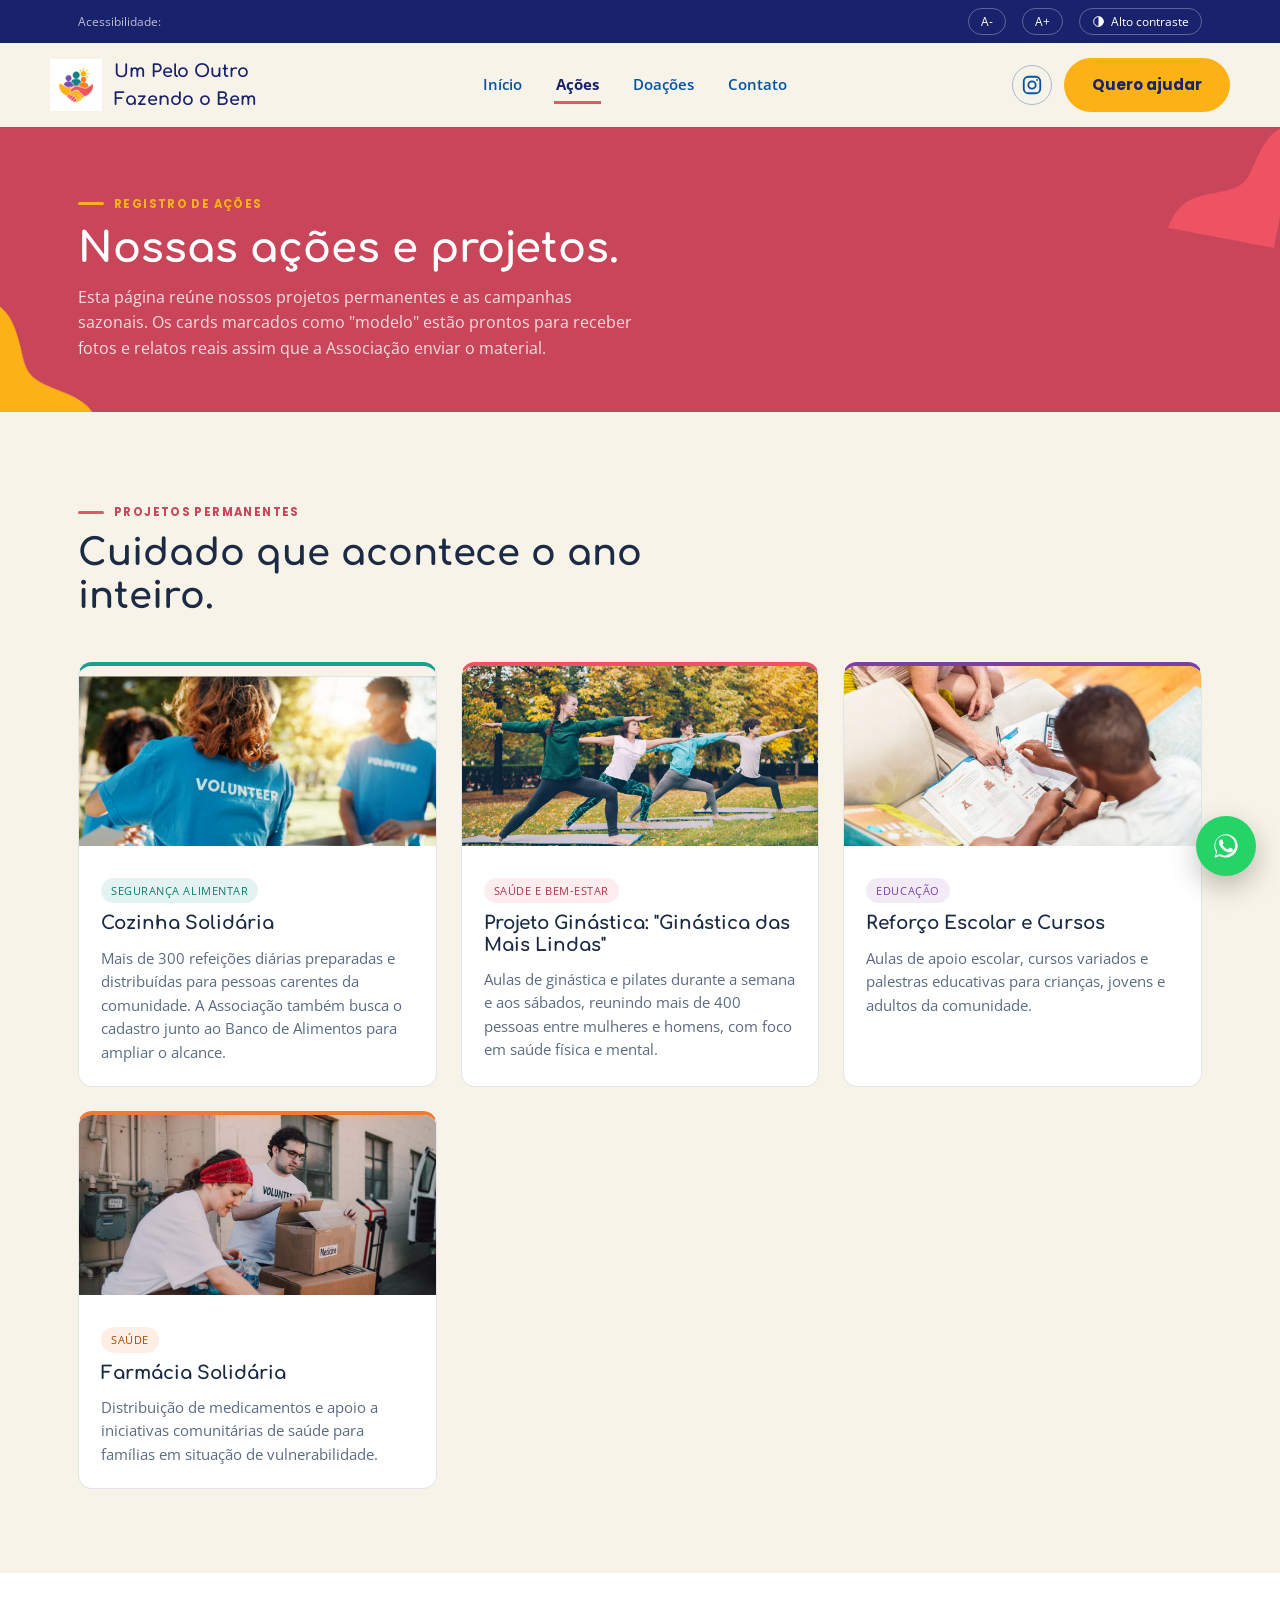
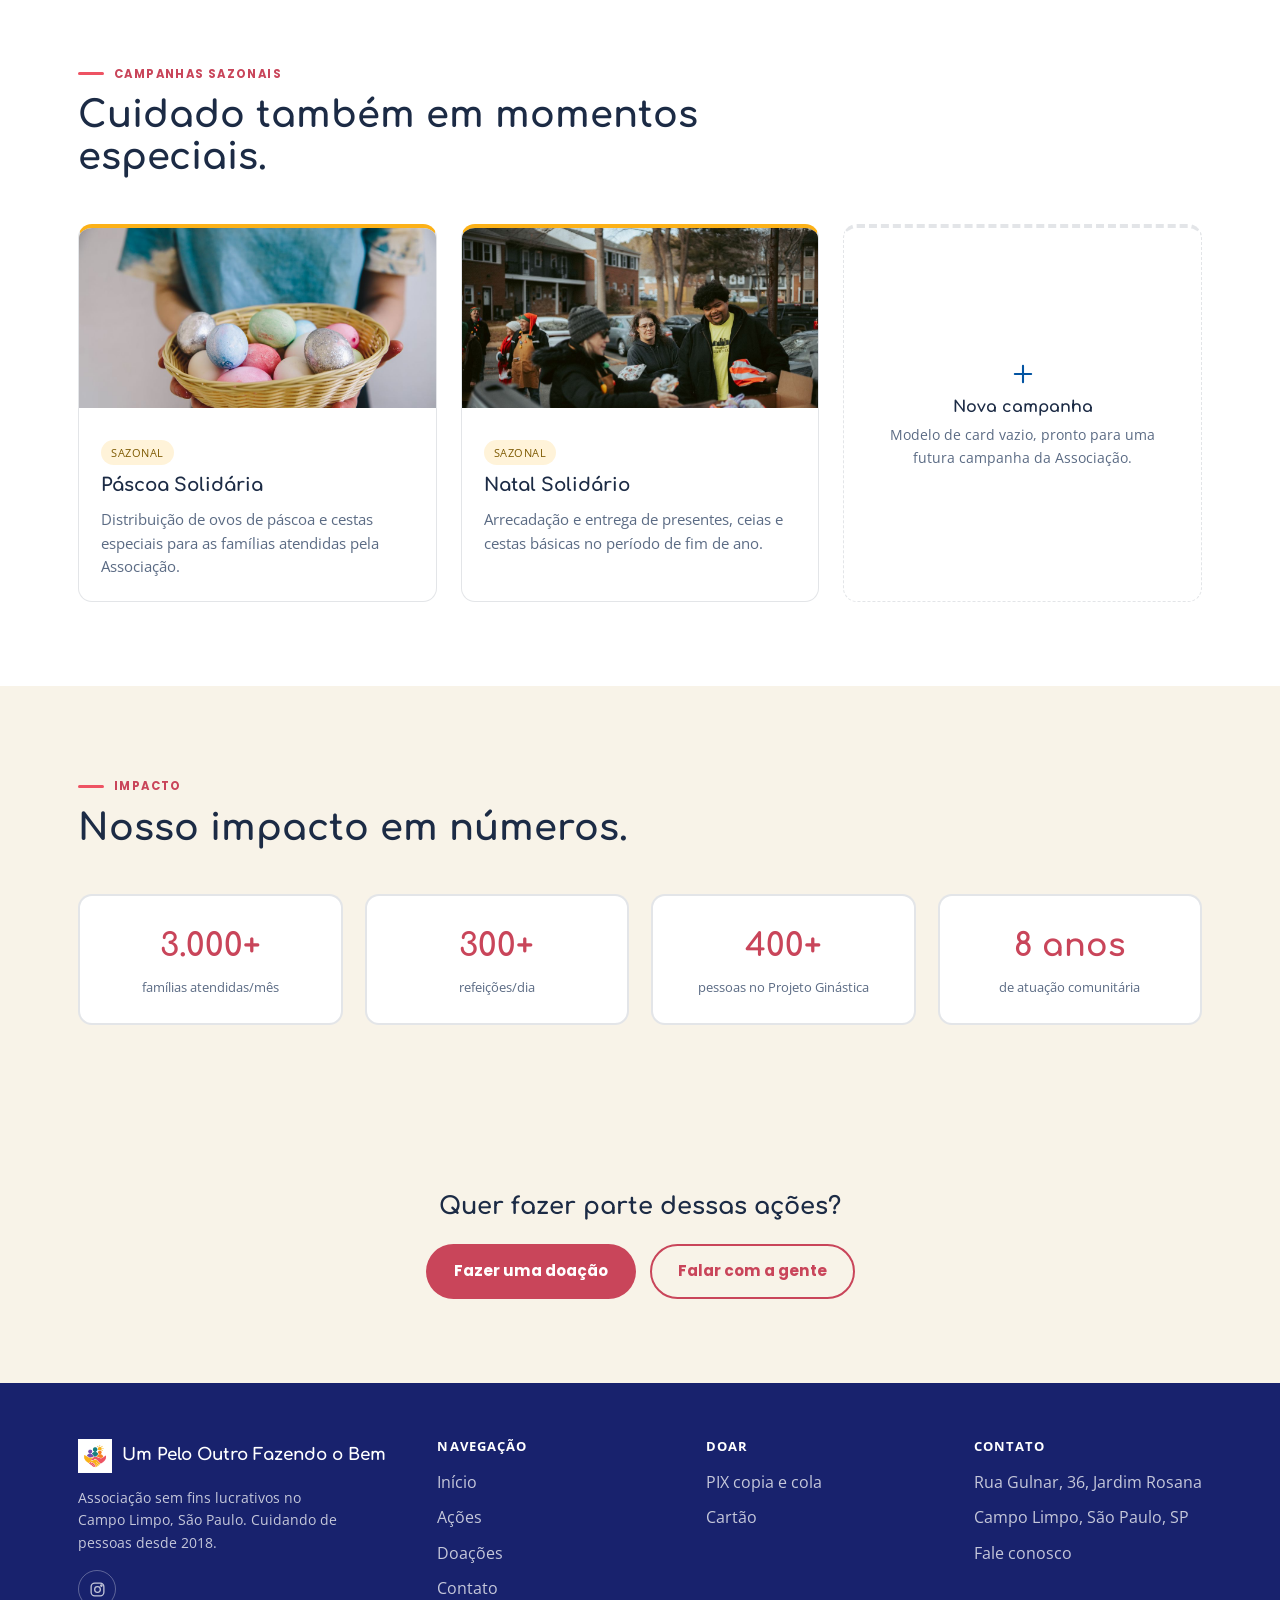
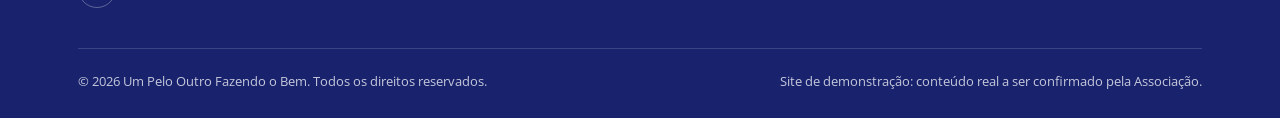
==== acoes.html @ ad907c9f "Ajusta o site para bater exatamente com a atualizacao do mockup: novas fontes (Chewy, Comfortaa, Pop" ====
<!DOCTYPE html>
<html lang="pt-BR">
<head>
<meta charset="UTF-8">
<meta name="viewport" content="width=device-width, initial-scale=1.0">
<title>Ações · Um Pelo Outro Fazendo o Bem</title>
<link rel="icon" href="assets/img/logo.png">
<link rel="preconnect" href="https://fonts.googleapis.com">
<link href="https://fonts.googleapis.com/css2?family=Chewy&family=Comfortaa:wght@400;500;600;700&family=Poppins:wght@400;500;600;700;800&family=Open+Sans:wght@400;500;600;700&display=swap" rel="stylesheet">
<link rel="stylesheet" href="assets/css/style.css">
</head>
<body>

<a href="#conteudo" class="skip-link">Pular para o conteúdo</a>

<div id="loader" aria-hidden="true">
  <div class="loader-mark"><div class="loader-ring"></div><img src="assets/img/logo.png" alt=""></div>
  <p class="loader-text">Um Pelo Outro <strong>Fazendo o Bem</strong></p>
</div>

<div class="a11y-bar">
  <div class="container">
    <span style="margin-right:auto; opacity:.7;">Acessibilidade:</span>
    <button id="a11y-font-dec" aria-label="Diminuir tamanho da fonte">A-</button>
    <button id="a11y-font-inc" aria-label="Aumentar tamanho da fonte">A+</button>
    <button id="a11y-contrast" aria-label="Alternar alto contraste"><svg class="icon" viewBox="0 0 24 24" aria-hidden="true"><circle cx="12" cy="12" r="9"/><path d="M12 3a9 9 0 0 1 0 18Z" fill="currentColor" stroke="none"/></svg> Alto contraste</button>
  </div>
</div>

<header class="site-header">
  <nav class="nav container" aria-label="Navegação principal">
    <a href="index.html" class="brand">
      <img src="assets/img/logo.png" alt="Logotipo Um Pelo Outro Fazendo o Bem">
      Um Pelo Outro<br>Fazendo o Bem
    </a>
    <ul class="nav-links">
      <li><a href="index.html">Início</a></li>
      <li><a href="acoes.html" class="active" aria-current="page">Ações</a></li>
      <li><a href="doacoes.html">Doações</a></li>
      <li><a href="contato.html">Contato</a></li>
    </ul>
    <div class="nav-actions">
      <a href="https://www.instagram.com/um_pelo_outro_fazendo_o_bem/" target="_blank" rel="noopener" class="btn-icon-instagram" aria-label="Instagram da Associação (nova aba)">
        <svg viewBox="0 0 24 24" fill="none" stroke="currentColor" stroke-width="2" width="22" height="22" aria-hidden="true"><rect x="3" y="3" width="18" height="18" rx="5"/><circle cx="12" cy="12" r="4"/><circle cx="17.5" cy="6.5" r="1" fill="currentColor" stroke="none"/></svg>
      </a>
      <a href="doacoes.html" class="btn btn-primary">Quero ajudar</a>
      <button class="nav-toggle" aria-label="Abrir menu" aria-expanded="false">
        <svg class="icon icon-menu-open" viewBox="0 0 24 24" aria-hidden="true"><path d="M4 7h16M4 12h16M4 17h16"/></svg>
        <svg class="icon icon-menu-close" viewBox="0 0 24 24" aria-hidden="true" style="display:none;"><path d="M5 5l14 14M19 5 5 19"/></svg>
      </button>
    </div>
  </nav>
</header>

<main id="conteudo">

<section class="page-hero">
  <img class="blob blob-tr" src="assets/img/blob-rosa.png" alt="" aria-hidden="true">
  <img class="blob blob-bl blob-flip" src="assets/img/blob-amarelo.png" alt="" aria-hidden="true">
  <div class="container">
    <span class="eyebrow" style="color:var(--gold);">Registro de ações</span>
    <h1>Nossas ações e projetos.</h1>
    <p>Esta página reúne nossos projetos permanentes e as campanhas sazonais. Os cards marcados como "modelo" estão prontos para receber fotos e relatos reais assim que a Associação enviar o material.</p>
  </div>
</section>

<!-- ===== PROJETOS PERMANENTES ===== -->
<section>
  <div class="container">
    <div class="section-head reveal">
      <span class="eyebrow">Projetos permanentes</span>
      <h2>Cuidado que acontece o ano inteiro.</h2>
    </div>

    <div class="project-grid">

      <div class="project-card reveal">
        <div class="project-media"><img src="assets/img/fotos/cozinha-solidaria.jpg" alt="Voluntária da Cozinha Solidária com uma caixa de alimentos"></div>
        <div class="project-body">
          <span class="project-tag tag-teal">Segurança alimentar</span>
          <h3>Cozinha Solidária</h3>
          <p>Mais de 300 refeições diárias preparadas e distribuídas para pessoas carentes da comunidade. A Associação também busca o cadastro junto ao Banco de Alimentos para ampliar o alcance.</p>        </div>
      </div>

      <div class="project-card reveal">
        <div class="project-media"><img src="assets/img/fotos/ginastica.jpg" alt="Turma do Projeto Ginástica das Mais Lindas em exercício ao ar livre"></div>
        <div class="project-body">
          <span class="project-tag tag-coral">Saúde e bem-estar</span>
          <h3>Projeto Ginástica: "Ginástica das Mais Lindas"</h3>
          <p>Aulas de ginástica e pilates durante a semana e aos sábados, reunindo mais de 400 pessoas entre mulheres e homens, com foco em saúde física e mental.</p>        </div>
      </div>

      <div class="project-card reveal">
        <div class="project-media"><img src="assets/img/fotos/reforco-escolar.jpg" alt="Aula de reforço escolar com apoio individual"></div>
        <div class="project-body">
          <span class="project-tag tag-purple">Educação</span>
          <h3>Reforço Escolar e Cursos</h3>
          <p>Aulas de apoio escolar, cursos variados e palestras educativas para crianças, jovens e adultos da comunidade.</p>        </div>
      </div>

      <div class="project-card reveal">
        <div class="project-media"><img src="assets/img/fotos/farmacia-solidaria.jpg" alt="Voluntários organizando medicamentos para doação"></div>
        <div class="project-body">
          <span class="project-tag tag-orange">Saúde</span>
          <h3>Farmácia Solidária</h3>
          <p>Distribuição de medicamentos e apoio a iniciativas comunitárias de saúde para famílias em situação de vulnerabilidade.</p>        </div>
      </div>

    </div>
  </div>
</section>

<!-- ===== CAMPANHAS SAZONAIS ===== -->
<section class="section-alt">
  <div class="container">
    <div class="section-head reveal">
      <span class="eyebrow">Campanhas sazonais</span>
      <h2>Cuidado também em momentos especiais.</h2>
    </div>

    <div class="project-grid">
      <div class="project-card reveal">
        <div class="project-media"><img src="assets/img/fotos/pascoa.jpg" alt="Cesta de ovos de páscoa coloridos para doação"></div>
        <div class="project-body">
          <span class="project-tag tag-gold">Sazonal</span>
          <h3>Páscoa Solidária</h3>
          <p>Distribuição de ovos de páscoa e cestas especiais para as famílias atendidas pela Associação.</p>        </div>
      </div>

      <div class="project-card reveal">
        <div class="project-media"><img src="assets/img/fotos/natal.jpg" alt="Voluntários distribuindo presentes de Natal na comunidade"></div>
        <div class="project-body">
          <span class="project-tag tag-gold">Sazonal</span>
          <h3>Natal Solidário</h3>
          <p>Arrecadação e entrega de presentes, ceias e cestas básicas no período de fim de ano.</p>        </div>
      </div>

      <div class="project-card reveal" style="border-style:dashed; align-items:center; justify-content:center; text-align:center; padding:22px; background:transparent;">
        <div style="padding:30px 10px;">
          <div style="margin-bottom:10px; display:flex; justify-content:center;"><svg class="icon" viewBox="0 0 24 24" style="width:28px; height:28px; color:var(--baltic);"><path d="M12 5v14M5 12h14"/></svg></div>
          <h3 style="font-size:1rem;">Nova campanha</h3>
          <p style="color:var(--ink-soft); font-size:0.88rem; margin-top:8px;">Modelo de card vazio, pronto para uma futura campanha da Associação.</p>
        </div>
      </div>
    </div>
  </div>
</section>

<!-- ===== IMPACTO NÚMEROS ===== -->
<section>
  <div class="container">
    <div class="section-head reveal">
      <span class="eyebrow">Impacto</span>
      <h2>Nosso impacto em números.</h2>
    </div>
    <div class="stats-grid">
      <div class="stat-card reveal"><div class="stat-number">3.000+</div><div class="stat-label">famílias atendidas/mês</div></div>
      <div class="stat-card reveal"><div class="stat-number">300+</div><div class="stat-label">refeições/dia</div></div>
      <div class="stat-card reveal"><div class="stat-number">400+</div><div class="stat-label">pessoas no Projeto Ginástica</div></div>
      <div class="stat-card reveal"><div class="stat-number">8 anos</div><div class="stat-label">de atuação comunitária</div></div>
    </div>
  </div>
</section>

<section style="text-align:center;">
  <div class="container" style="max-width:600px;">
    <h2 class="reveal">Quer fazer parte dessas ações?</h2>
    <div class="hero-cta" style="justify-content:center; margin-top:24px;">
      <a href="doacoes.html" class="btn btn-primary">Fazer uma doação</a>
      <a href="contato.html" class="btn btn-outline">Falar com a gente</a>
    </div>
  </div>
</section>

</main>

<footer class="site-footer">
  <div class="container">
    <div class="footer-grid">
      <div>
        <div class="footer-brand"><img src="assets/img/logo.png" alt="">Um Pelo Outro Fazendo o Bem</div>
        <p style="max-width:34ch; font-size:0.88rem;">Associação sem fins lucrativos no Campo Limpo, São Paulo. Cuidando de pessoas desde 2018.</p>
        <div class="footer-social"><a href="https://www.instagram.com/um_pelo_outro_fazendo_o_bem/" target="_blank" rel="noopener" aria-label="Instagram"><svg class="icon" viewBox="0 0 24 24"><rect x="3" y="3" width="18" height="18" rx="5"/><circle cx="12" cy="12" r="4"/><circle cx="17.5" cy="6.5" r="1"/></svg></a></div>
      </div>
      <div><h4>Navegação</h4><ul><li><a href="index.html">Início</a></li><li><a href="acoes.html">Ações</a></li><li><a href="doacoes.html">Doações</a></li><li><a href="contato.html">Contato</a></li></ul></div>
      <div><h4>Doar</h4><ul><li><a href="doacoes.html">PIX copia e cola</a></li><li><a href="doacoes.html">Cartão</a></li></ul></div>
      <div><h4>Contato</h4><ul><li>Rua Gulnar, 36, Jardim Rosana</li><li>Campo Limpo, São Paulo, SP</li><li><a href="contato.html">Fale conosco</a></li></ul></div>
    </div>
    <div class="footer-bottom">
      <span>© 2026 Um Pelo Outro Fazendo o Bem. Todos os direitos reservados.</span>
      <span>Site de demonstração: conteúdo real a ser confirmado pela Associação.</span>
    </div>
  </div>
</footer>

<a class="whatsapp-float" href="https://wa.me/5511999999999?text=Ol%C3%A1!%20Vim%20pelo%20site%20e%20gostaria%20de%20saber%20mais." target="_blank" rel="noopener" aria-label="Falar no WhatsApp (abre nova aba)">
  <svg viewBox="0 0 24 24" fill="currentColor" aria-hidden="true"><path d="M17.5 14.4c-.3-.1-1.7-.8-2-.9-.3-.1-.5-.1-.7.1-.2.3-.8.9-1 1.1-.2.2-.3.2-.6.1-.3-.1-1.3-.5-2.4-1.5-.9-.8-1.5-1.8-1.7-2.1-.2-.3 0-.5.1-.6.1-.1.3-.3.4-.5.1-.1.2-.3.3-.4.1-.2 0-.3 0-.5 0-.1-.7-1.6-.9-2.2-.2-.5-.5-.5-.7-.5h-.6c-.2 0-.5.1-.8.4-.3.3-1 1-1 2.4s1 2.8 1.2 3c.1.2 2.1 3.2 5 4.4.7.3 1.3.5 1.7.6.7.2 1.4.2 1.9.1.6-.1 1.7-.7 2-1.4.2-.6.2-1.2.2-1.3-.1-.1-.3-.2-.5-.3z"/><path d="M12 2C6.5 2 2 6.5 2 12c0 1.9.5 3.7 1.5 5.3L2 22l4.8-1.5c1.5.8 3.3 1.3 5.2 1.3 5.5 0 10-4.5 10-10S17.5 2 12 2zm0 18.3c-1.7 0-3.4-.5-4.8-1.3l-.3-.2-3.5 1.1 1.1-3.4-.2-.3c-1-1.5-1.5-3.2-1.5-5 0-4.7 3.8-8.5 8.5-8.5s8.5 3.8 8.5 8.5-3.8 8.6-8.5 8.6z"/></svg>
</a>

<script src="assets/js/main.js"></script>
</body>
</html>
---- assets/css/style.css ----
/* =========================================================
   UM PELO OUTRO FAZENDO O BEM — sistema de design v3
   Baseado no mockup "Início" (Canva): header creme, cartão
   azul royal com cantos bem arredondados no carrossel,
   botão de destaque dourado, CTA coral, formas orgânicas
   decorativas (blobs) nos cantos das seções.
   ========================================================= */

:root {
  /* --- paleta principal (extraída do mockup) --- */
  --cream: #f8f3e8;
  --cream-deep: #f1e9d8;
  --coral: #ee5363;
  --coral-action: #c9455a;   /* fundo de botão com texto branco — AA */
  --coral-dark: #a83549;
  --coral-light: #ff7a88;
  --navy: #0354a2;           /* azul royal vibrante do cartão/menu */
  --navy-deep: #18226d;      /* azul-tinta mais escuro — rodapé, setas do carrossel */
  --gold: #fcb117;
  --gold-dark: #d99600;
  --teal: #1a9e8f;
  --teal-deep: #0d7a6d;
  --purple: #7d3fa3;
  --orange: #f07a2e;

  /* --- neutros --- */
  --white: #ffffff;
  --black: #14110c;
  --ink: #1c2b45;
  --ink-soft: #5b6b84;
  --surface: var(--cream);
  --surface-alt: #ffffff;
  --border: rgba(28,43,69,0.12);
  --danger: #b3261e;
  --success-bg: #e7f2ea;
  --success-border: #2f8f52;

  /* --- aliases para compatibilidade com estilos inline existentes --- */
  --baltic: var(--navy);
  --baltic-light: var(--coral-light);
  --baltic-dark: var(--navy-deep);
  --porcelain: var(--surface);

  /* --- tipografia --- */
  --font-chewy: "Chewy", "Baloo 2", cursive;
  --font-display: "Comfortaa", "Nunito", "Segoe UI", sans-serif;
  --font-accent: "Poppins", "Segoe UI", sans-serif;
  --font-body: "Open Sans", "Segoe UI", sans-serif;

  /* --- layout --- */
  --max-width: 1180px;
  --radius: 14px;
  --radius-sm: 8px;
  --radius-lg: 40px;
  --font-scale: 1;
}

/* ---------- reset ---------- */
* { box-sizing: border-box; margin: 0; padding: 0; }
html { scroll-behavior: smooth; font-size: calc(100% * var(--font-scale)); overflow-x: hidden; }
body { font-family: var(--font-body); color: var(--ink); background: var(--cream); line-height: 1.6; -webkit-font-smoothing: antialiased; overflow-x: hidden; max-width: 100vw; }
img { max-width: 100%; display: block; }
a { color: inherit; text-decoration: none; }
ul { list-style: none; }
button { font-family: inherit; cursor: pointer; }
h1, h2 { font-family: var(--font-display); font-weight: 800; line-height: 1.15; color: var(--ink); }
h3, h4 { font-family: var(--font-display); font-weight: 700; line-height: 1.15; color: var(--ink); }
.container { max-width: var(--max-width); margin: 0 auto; padding: 0 28px; position: relative; z-index: 1; }

/* --- eyebrow --- */
.eyebrow {
  font-family: var(--font-accent);
  font-size: 0.72rem;
  font-weight: 700;
  letter-spacing: 0.12em;
  text-transform: uppercase;
  color: var(--coral-action);
  display: inline-flex;
  align-items: center;
  gap: 10px;
}
.eyebrow::before { content: ""; width: 26px; height: 3px; border-radius: 2px; background: var(--coral); display: inline-block; }
.hero .eyebrow,
.spotlight-body .eyebrow,
.quote-band .eyebrow,
.section-dark .eyebrow,
.page-hero .eyebrow { color: var(--gold); }
.hero .eyebrow::before,
.quote-band .eyebrow::before,
.section-dark .eyebrow::before,
.page-hero .eyebrow::before { background: var(--gold); }

/* --- acessibilidade --- */
.skip-link { position: absolute; left: -999px; top: 0; background: var(--navy-deep); color: var(--white); padding: 12px 20px; z-index: 999; border-radius: 0 0 8px 0; font-weight: 600; }
.skip-link:focus { left: 0; }
a:focus-visible, button:focus-visible, input:focus-visible,
textarea:focus-visible, select:focus-visible, summary:focus-visible, [tabindex]:focus-visible {
  outline: 3px solid var(--gold); outline-offset: 2px;
}

/* --- ícones --- */
.icon { width: 20px; height: 20px; flex-shrink: 0; fill: none; stroke: currentColor; stroke-width: 1.8; stroke-linecap: round; stroke-linejoin: round; }
.node-icon .icon { width: 22px; height: 22px; }
.a11y-bar button .icon { width: 13px; height: 13px; }
.nav-toggle .icon { width: 22px; height: 22px; }
.pix-copy-btn .icon { width: 15px; height: 15px; }
.footer-social .icon { width: 17px; height: 17px; }
.spotlight-arrow .icon { width: 20px; height: 20px; }
.donation-list .icon { width: 17px; height: 17px; color: var(--gold); }
.donation-list li { display: flex; align-items: center; gap: 10px; }

/* --- botões --- */
.btn {
  display: inline-flex; align-items: center; justify-content: center; gap: 8px;
  padding: 13px 26px; border-radius: 999px; font-weight: 700; font-size: 0.95rem;
  font-family: var(--font-accent);
  border: 2px solid transparent;
  transition: transform 0.15s ease, box-shadow 0.15s ease, background 0.15s ease;
}
.btn:active { transform: translateY(1px); }

/* botão primário global — coral */
.btn-primary { background: var(--coral-action); color: var(--white); }
.btn-primary:hover { background: var(--coral-dark); box-shadow: 0 8px 20px rgba(201,69,90,0.35); }

/* botão primário dentro do header — dourado com texto escuro, como no mockup */
.site-header .btn-primary,
.nav .btn-primary {
  background: var(--gold);
  color: var(--navy-deep);
  box-shadow: none;
}
.site-header .btn-primary:hover,
.nav .btn-primary:hover {
  background: var(--gold-dark);
  box-shadow: 0 4px 16px rgba(252,177,23,0.45);
}

.btn-dark { background: var(--navy-deep); color: var(--white); }
.btn-dark:hover { background: var(--navy); }

.btn-outline { background: transparent; border-color: var(--coral-action); color: var(--coral-action); }
.btn-outline:hover { background: var(--coral-action); color: var(--white); }

.btn-outline-light { background: transparent; border-color: rgba(255,255,255,0.6); color: var(--white); }
.btn-outline-light:hover { border-color: var(--white); background: rgba(255,255,255,0.15); }

.btn-block { width: 100%; }

/* botão branco (usado no cartão do carrossel, estilo "Saiba mais") */
.btn-white { background: var(--white); color: var(--navy); }
.btn-white:hover { background: var(--cream); box-shadow: 0 8px 18px rgba(0,0,0,0.18); }

.btn-gold { background: var(--gold); color: var(--navy-deep); }
.btn-gold:hover { background: var(--gold-dark); box-shadow: 0 8px 20px rgba(252,177,23,0.4); }

/* botão ícone do Instagram no header */
.btn-icon-instagram {
  display: flex; align-items: center; justify-content: center;
  width: 40px; height: 40px; border-radius: 50%;
  border: 1.5px solid rgba(3,84,162,0.35);
  color: var(--navy);
  transition: background 0.15s, border-color 0.15s, color 0.15s;
  flex-shrink: 0;
}
.btn-icon-instagram:hover { background: rgba(3,84,162,0.08); border-color: var(--navy); }
.hero .btn-icon-instagram,
.section-dark .btn-icon-instagram { border-color: rgba(255,255,255,0.6); color: var(--white); }

/* --- loader --- */
#loader {
  position: fixed; inset: 0; z-index: 9999;
  background: var(--navy-deep);
  display: flex; flex-direction: column; align-items: center; justify-content: center; gap: 22px;
  transition: opacity 0.5s ease, visibility 0.5s ease;
}
#loader.hidden { opacity: 0; visibility: hidden; pointer-events: none; }
.loader-mark { width: 92px; height: 92px; border-radius: 50%; display: flex; align-items: center; justify-content: center; background: var(--white); position: relative; overflow: hidden; }
.loader-mark img { width: 56px; height: 56px; object-fit: contain; }
.loader-ring { position: absolute; inset: -10px; border-radius: 50%; border: 3px solid rgba(252,177,23,0.25); border-top-color: var(--gold); animation: spin 0.9s linear infinite; }
@keyframes spin { to { transform: rotate(360deg); } }
.loader-text { font-family: var(--font-body); font-size: 0.78rem; letter-spacing: 0.1em; text-transform: uppercase; color: rgba(255,255,255,0.75); }
.loader-text strong { color: var(--gold); }
@media (prefers-reduced-motion: reduce) { .loader-ring { animation: none; border-top-color: rgba(252,177,23,0.6); } }

/* --- barra de acessibilidade --- */
.a11y-bar { background: var(--navy-deep); color: var(--white); font-size: 0.78rem; }
.a11y-bar .container { display: flex; width: 100%; align-items: center; justify-content: flex-end; flex-wrap: wrap; row-gap: 6px; column-gap: 16px; padding-top: 8px; padding-bottom: 8px; }
.a11y-bar button { background: transparent; border: 1px solid rgba(255,255,255,0.3); color: var(--white); border-radius: 999px; padding: 4px 12px; font-size: 0.76rem; display: inline-flex; align-items: center; gap: 6px; }
.a11y-bar button:hover { border-color: var(--gold); color: var(--gold); }
@media (max-width: 480px) {
  .a11y-bar .container { justify-content: center; column-gap: 10px; }
  .a11y-bar .container > span { margin-right: 0 !important; width: 100%; text-align: center; }
}

/* --- HEADER (creme, como no mockup) --- */
.site-header {
  position: sticky; top: 0; z-index: 60;
  background: var(--cream);
  box-shadow: 0 1px 0 rgba(28,43,69,0.07);
}
.nav { display: flex; width: 100%; align-items: center; justify-content: space-between; padding: 14px 0; }
.brand { display: flex; align-items: center; gap: 12px; color: var(--navy-deep); font-family: var(--font-display); font-size: 1.1rem; font-weight: 700; }
.brand img { width: 52px; height: 52px; object-fit: contain; }

.nav-links { display: flex; gap: 30px; align-items: center; }
.nav-links a { color: var(--navy); font-size: 0.96rem; font-weight: 600; padding: 6px 2px; border-bottom: 3px solid transparent; transition: color 0.15s, border-color 0.15s; }
.nav-links a:hover { color: var(--navy-deep); border-bottom-color: rgba(238,83,99,0.4); }
.nav-links a.active { color: var(--navy-deep); border-bottom-color: var(--coral); font-weight: 700; }

.nav-actions { display: flex; align-items: center; gap: 12px; }
.nav-toggle { display: none; background: none; border: none; color: var(--navy); font-size: 1.6rem; }

@media (max-width: 900px) {
  .nav-links {
    position: absolute; top: 100%; left: 0; right: 0;
    background: var(--cream);
    border-top: 1px solid var(--border);
    flex-direction: column; align-items: flex-start;
    padding: 20px 28px; gap: 16px; display: none;
  }
  .nav-links.open { display: flex; }
  .nav-toggle { display: block; }
  .nav-actions .btn-outline { display: none; }
}
@media (max-width: 420px) {
  .nav { flex-wrap: wrap; row-gap: 10px; }
  .brand { font-size: 0.92rem; gap: 8px; }
  .brand img { width: 40px; height: 40px; }
  .nav-actions { gap: 8px; }
  .nav-actions .btn-icon-instagram { display: none; }
}

/* --- formas orgânicas decorativas (elementos de canto) --- */
.blob { position: absolute; z-index: 0; pointer-events: none; user-select: none; }
.blob-flip { transform: scaleX(-1); }
.spotlight .blob-tr { top: -34px; right: -26px; width: 160px; }
.spotlight .blob-bl { bottom: -26px; left: -34px; width: 150px; }
#quem-somos .blob-bl { bottom: -18px; left: -28px; width: 150px; }
#quem-somos .blob-br { bottom: -18px; right: -26px; width: 140px; }
.page-hero .blob-tr { top: -26px; right: -18px; width: 130px; }
.page-hero .blob-bl { bottom: -26px; left: -18px; width: 120px; }

/* --- SPOTLIGHT (carrossel) — cartão azul royal bem arredondado sobre fundo creme --- */
.spotlight {
  background: var(--cream);
  padding: 44px 0 36px;
  position: relative;
  overflow: hidden;
}
.spotlight-track { position: relative; z-index: 1; }
.spotlight-slide {
  display: none; grid-template-columns: 1.05fr 0.95fr; gap: 0; align-items: stretch;
  background: var(--navy);
  border-radius: 48px 48px 90px 48px;
  overflow: hidden;
  box-shadow: 0 24px 50px rgba(3,84,162,0.25);
}
.spotlight-slide.is-active { display: grid; }

.spotlight-body { padding: 48px 46px; color: var(--white); position: relative; display: flex; flex-direction: column; justify-content: center; }
.spotlight-body .eyebrow {
  display: inline-flex; align-items: center; gap: 8px;
  background: var(--white);
  color: var(--navy-deep);
  padding: 7px 18px; border-radius: 999px;
  font-size: 0.72rem; letter-spacing: 0.08em; text-transform: none;
  font-weight: 700;
  margin-bottom: 18px;
  width: fit-content;
}
.spotlight-body .eyebrow::before { display: none; }

.spotlight-top-row { display: flex; align-items: center; gap: 16px; }
.spotlight-top-row .eyebrow { margin-bottom: 0; }
.spotlight-doodle { width: 62px; height: auto; flex-shrink: 0; margin-bottom: 14px; }

.spotlight-body h2 { font-family: var(--font-chewy); font-weight: 400; color: var(--white); font-size: clamp(1.9rem, 3.6vw, 2.7rem); margin: 0 0 14px; }
.spotlight-body p { color: rgba(255,255,255,0.88); max-width: 46ch; margin-bottom: 26px; font-size: 1rem; }
.spotlight-body .accent { color: var(--coral-light); }
.spotlight-body .btn-white,
.spotlight-body .btn-primary { background: var(--white); color: var(--navy); padding: 13px 22px 13px 26px; }
.spotlight-body .btn-white:hover,
.spotlight-body .btn-primary:hover { background: var(--cream); color: var(--navy-deep); box-shadow: 0 8px 18px rgba(0,0,0,0.18); }

.spotlight-media {
  position: relative;
  min-height: 280px;
  background: rgba(255,255,255,0.08);
  display: flex; flex-direction: column; align-items: center; justify-content: center; gap: 10px; color: var(--white);
  overflow: hidden;
}
.spotlight-media img { width: 100%; height: 100%; object-fit: cover; object-position: center 22%; position: absolute; inset: 0; }

.spotlight-controls { display: flex; align-items: center; justify-content: center; gap: 18px; margin-top: 30px; position: relative; z-index: 1; }
.spotlight-arrow { width: 42px; height: 42px; border-radius: 50%; border: none; background: var(--navy-deep); color: var(--white); display: flex; align-items: center; justify-content: center; flex-shrink: 0; transition: background 0.15s, transform 0.15s; }
.spotlight-arrow:hover { background: var(--navy); transform: translateY(-1px); }
.spotlight-dots { display: flex; gap: 8px; }
.spotlight-dot { width: 10px; height: 10px; border-radius: 50%; background: #d8d3c7; border: none; padding: 0; transition: width 0.2s ease, background 0.2s ease; }
.spotlight-dot.is-active { background: var(--navy); width: 26px; border-radius: 999px; }

@media (max-width: 860px) {
  .spotlight-slide { grid-template-columns: 1fr; border-radius: 28px; }
  .spotlight-body { padding: 36px 28px; }
  .spotlight-media { min-height: 200px; order: -1; }
  .spotlight { padding: 32px 0 26px; }
}

/* --- HERO / IMPACTO — fundo creme claro, como a 2ª seção do mockup --- */
.hero {
  background: var(--cream);
  color: var(--ink);
  padding: 90px 0 96px;
  position: relative;
}
.hero-grid { display: grid; grid-template-columns: 1.05fr 0.8fr; gap: 50px; align-items: center; position: relative; }
.hero h1 { color: var(--ink); font-size: clamp(2.2rem, 4.4vw, 3.3rem); margin: 16px 0 20px; }
.hero h1 em { font-style: normal; color: var(--coral-action); }
.hero p.lead { font-family: var(--font-accent); color: var(--ink-soft); font-size: 1.06rem; max-width: 48ch; margin-bottom: 30px; }
.hero .lead .highlight { color: var(--coral-action); font-weight: 700; }
.hero .eyebrow { color: var(--coral-action); }
.hero .eyebrow::before { background: var(--coral); }
.hero-cta { display: flex; gap: 14px; flex-wrap: wrap; }
.hero-cta .btn-outline-light { background: transparent; border-color: var(--navy); color: var(--navy); }
.hero-cta .btn-outline-light:hover { border-color: var(--navy-deep); background: rgba(3,84,162,0.08); color: var(--navy-deep); }
.hero-cta-stack { flex-direction: column; align-items: flex-start; }

/* colagem de fotos do lado direito, com selos de estatística sobrepostos */
.hero-photos { display: grid; grid-template-columns: 1.1fr 1fr; gap: 18px; height: 420px; }
.hero-photo { position: relative; border-radius: var(--radius-lg); overflow: hidden; box-shadow: 0 20px 40px rgba(28,43,69,0.16); }
.hero-photo img { width: 100%; height: 100%; object-fit: cover; display: block; }
.hero-photo-main { height: 100%; border-radius: 28px 28px 28px 70px; }
.hero-photo-stack { display: flex; flex-direction: column; gap: 18px; height: 100%; }
.hero-photo-stack .hero-photo { flex: 1; border-radius: 24px; }
.hero-photo-stack .hero-photo:first-child { border-radius: 24px 70px 24px 24px; }

.hero-photo-badge {
  position: absolute; left: 50%; bottom: 0; transform: translate(-50%, 45%);
  max-width: 88%;
  background: var(--white); border-radius: 999px; padding: 10px 18px;
  box-shadow: 0 10px 24px rgba(28,43,69,0.2);
  text-align: center; white-space: normal; z-index: 2;
}
.hero-photo-badge strong { display: block; font-family: var(--font-display); font-size: 1.3rem; font-weight: 700; color: var(--navy); line-height: 1.1; }
.hero-photo-badge small { display: block; font-family: var(--font-accent); font-size: 0.64rem; color: var(--ink-soft); font-weight: 600; margin-top: 2px; line-height: 1.25; }

@media (max-width: 860px) {
  .hero-grid { grid-template-columns: 1fr; }
  .hero { padding: 60px 0 56px; }
  .hero-photos { height: 320px; margin-top: 40px; }
}
@media (max-width: 560px) {
  .hero-photos { grid-template-columns: 1fr; height: auto; gap: 44px; }
  .hero-photo-main { height: 220px; }
  .hero-photo-stack { flex-direction: row; height: 140px; }
}
@media (max-width: 480px) {
  .hero-photo-badge { padding: 7px 14px; }
  .hero-photo-badge strong { font-size: 1.02rem; }
  .hero-photo-badge small { font-size: 0.56rem; }
}

/* --- SEÇÕES --- */
section { padding: 84px 0; position: relative; }
.section-head { max-width: 640px; margin-bottom: 44px; }
.section-head h2 { font-size: clamp(1.7rem, 3vw, 2.3rem); margin-top: 12px; }
.section-head p { color: var(--ink-soft); margin-top: 14px; font-size: 1.02rem; }
.section-alt { background: var(--surface-alt); }
.section-dark { background: var(--navy-deep); color: var(--white); }
.section-dark h2, .section-dark h3 { color: var(--white); }
.section-dark .section-head p { color: rgba(255,255,255,0.75); }

/* destaque coral inline (ex.: "8 anos") usado em textos de impacto */
.highlight { color: var(--coral-action); }

#quem-somos { overflow: hidden; }

/* --- colagem de fotos da seção "Quem somos" --- */
.quemsomos-grid { display: grid; grid-template-columns: 1fr 1fr; gap: 50px; align-items: flex-start; }
.quemsomos-photos { display: flex; flex-direction: column; align-items: center; gap: 22px; }
.quemsomos-grid-photos { display: grid; grid-template-columns: 1.1fr 1fr; gap: 16px; height: 320px; width: 100%; }
.qs-photo { border-radius: 20px; overflow: hidden; }
.qs-photo img { width: 100%; height: 100%; object-fit: cover; display: block; }
.qs-photo-stack { display: flex; flex-direction: column; gap: 16px; height: 100%; }
.qs-photo-stack .qs-photo { flex: 1; min-height: 0; }
@media (max-width: 860px) {
  .quemsomos-grid { grid-template-columns: 1fr; }
  .quemsomos-grid-photos { height: 280px; margin-top: 8px; }
}
@media (max-width: 560px) {
  .quemsomos-grid-photos { grid-template-columns: 1fr; height: auto; gap: 14px; }
  .qs-photo-main { height: 200px; }
  .qs-photo-stack { flex-direction: row; height: 120px; }
}

/* --- NODE MAP (hub da home) --- */
.node-map { display: grid; grid-template-columns: repeat(4, 1fr); gap: 22px; }
.node-card {
  background: var(--white); border: 2px solid var(--border); border-radius: var(--radius);
  padding: 28px 24px; display: flex; flex-direction: column; gap: 14px;
  transition: transform 0.18s ease, box-shadow 0.18s ease, border-color 0.18s ease;
}
.node-card:hover { transform: translateY(-5px); box-shadow: 0 16px 32px rgba(3,84,162,0.15); border-color: var(--coral-action); }
.node-icon { width: 48px; height: 48px; border-radius: 50%; background: var(--cream); display: flex; align-items: center; justify-content: center; }
.node-icon.icon-coral { background: rgba(238,83,99,0.14); color: var(--coral-action); }
.node-icon.icon-teal { background: rgba(26,158,143,0.14); color: var(--teal-deep); }
.node-icon.icon-gold { background: rgba(252,177,23,0.2); color: #8a5c00; }
.node-icon.icon-purple { background: rgba(125,63,163,0.14); color: var(--purple); }
.node-card h3 { font-size: 1.08rem; }
.node-card p { color: var(--ink-soft); font-size: 0.9rem; flex: 1; }
.node-link { font-size: 0.86rem; font-weight: 700; color: var(--coral-action); display: inline-flex; align-items: center; gap: 6px; }
.node-card:hover .node-link { color: var(--coral-dark); }
@media (max-width: 960px) { .node-map { grid-template-columns: 1fr 1fr; } }
@media (max-width: 560px) { .node-map { grid-template-columns: 1fr; } }

/* --- THREAD DIVIDER --- */
.thread-divider { display: flex; align-items: center; gap: 10px; margin: 8px 0 40px; color: var(--ink-soft); font-family: var(--font-body); font-size: 0.72rem; text-transform: uppercase; letter-spacing: 0.1em; }
.thread-divider::before, .thread-divider::after { content: ""; flex: 1; height: 1px; background: var(--border); }

/* --- STATS --- */
.stats-grid { display: grid; grid-template-columns: repeat(4, 1fr); gap: 22px; }
.stat-card { background: var(--white); border-radius: var(--radius); padding: 24px 18px; text-align: center; border: 2px solid var(--border); }
.stat-number { font-family: var(--font-display); font-size: 2rem; color: var(--coral-action); font-weight: 800; }
.stat-label { margin-top: 6px; font-size: 0.84rem; color: var(--ink-soft); }
@media (max-width: 760px) { .stats-grid { grid-template-columns: repeat(2, 1fr); } }

/* --- CARDS DE PROJETO --- */
.project-grid { display: grid; grid-template-columns: repeat(3, 1fr); gap: 24px; }
.project-card {
  background: var(--white); border-radius: var(--radius); overflow: hidden;
  border: 1px solid var(--border); border-top: 4px solid var(--border);
  display: flex; flex-direction: column;
  transition: transform 0.2s ease, box-shadow 0.2s ease;
}
.project-card:hover { transform: translateY(-5px); box-shadow: 0 16px 32px rgba(28,43,69,0.14); }
.project-card:has(.tag-teal)   { border-top-color: var(--teal); }
.project-card:has(.tag-coral)  { border-top-color: var(--coral); }
.project-card:has(.tag-purple) { border-top-color: var(--purple); }
.project-card:has(.tag-orange) { border-top-color: var(--orange); }
.project-card:has(.tag-gold)   { border-top-color: var(--gold); }
.project-card:has(.tag-teal) .project-media    { background: rgba(26,158,143,0.12); }
.project-card:has(.tag-coral) .project-media   { background: rgba(238,83,99,0.10); }
.project-card:has(.tag-purple) .project-media  { background: rgba(125,63,163,0.10); }
.project-card:has(.tag-orange) .project-media  { background: rgba(240,122,46,0.10); }
.project-card:has(.tag-gold) .project-media    { background: rgba(252,177,23,0.14); }

.project-media { height: 180px; background: var(--cream); position: relative; overflow: hidden; }
.project-media img { width: 100%; height: 100%; object-fit: cover; object-position: center 22%; position: absolute; inset: 0; }

.project-body { padding: 22px; flex: 1; display: flex; flex-direction: column; gap: 4px; }
.project-body h3 { font-size: 1.15rem; margin-top: 6px; }
.project-body p { color: var(--ink-soft); font-size: 0.92rem; margin-top: 8px; flex: 1; }
.project-tag { display: inline-flex; align-self: flex-start; font-family: var(--font-body); font-size: 0.68rem; text-transform: uppercase; letter-spacing: 0.05em; color: var(--navy-deep); background: var(--cream); padding: 4px 10px; border-radius: 999px; margin-top: 10px; }
.project-tag.tag-teal   { color: var(--teal-deep); background: rgba(26,158,143,0.12); }
.project-tag.tag-coral  { color: var(--coral-dark); background: rgba(238,83,99,0.10); }
.project-tag.tag-purple { color: var(--purple); background: rgba(125,63,163,0.10); }
.project-tag.tag-orange { color: #a84800; background: rgba(240,122,46,0.12); }
.project-tag.tag-gold   { color: #7d5900; background: rgba(252,177,23,0.16); }

/* --- QUOTE BAND --- */
.quote-band { background: var(--navy-deep); color: var(--white); padding: 66px 0; }
.quote-band blockquote { font-family: var(--font-display); font-size: clamp(1.25rem, 2.4vw, 1.7rem); max-width: 780px; line-height: 1.45; }
.quote-band cite { display: block; margin-top: 18px; font-style: normal; font-family: var(--font-body); font-size: 0.8rem; color: var(--gold); }

/* --- FORMULÁRIOS --- */
.form-card { background: var(--white); border-radius: var(--radius); border: 1px solid var(--border); padding: 36px; }
.form-card.section-dark { background: var(--navy-deep); color: var(--white); }
.field { margin-bottom: 20px; }
.field label { display: block; font-size: 0.85rem; font-weight: 600; color: var(--ink); margin-bottom: 7px; }
.field .hint { font-size: 0.78rem; color: var(--ink-soft); margin-top: 6px; }
.field input, .field select, .field textarea { width: 100%; padding: 13px 14px; border-radius: var(--radius-sm); border: 1.5px solid var(--border); background: var(--cream); font-family: inherit; font-size: 0.96rem; color: var(--ink); }
.field input:focus, .field select:focus, .field textarea:focus { outline: 2px solid var(--coral-action); outline-offset: 1px; border-color: var(--coral-action); }
.field-row { display: grid; grid-template-columns: 1fr 1fr; gap: 18px; }
@media (max-width: 600px) { .field-row { grid-template-columns: 1fr; } }
.field-error { color: var(--danger); font-size: 0.8rem; margin-top: 6px; display: none; }
.field.invalid input, .field.invalid select, .field.invalid textarea { border-color: var(--danger); }
.field.invalid .field-error { display: block; }
.form-success { display: none; background: var(--success-bg); border: 1px solid var(--success-border); color: #1d5c34; padding: 16px 18px; border-radius: var(--radius-sm); font-size: 0.9rem; margin-bottom: 20px; }
.form-success.show { display: block; }
.form-actions { display: flex; gap: 12px; }
.form-actions .btn { flex: 1; }
@media (max-width: 480px) { .form-actions { flex-direction: column-reverse; } }

/* --- FAQ --- */
.faq-list { display: flex; flex-direction: column; gap: 14px; max-width: 760px; }
.faq-item { background: var(--white); border: 1.5px solid var(--border); border-radius: var(--radius-sm); padding: 18px 22px; }
.faq-item summary { cursor: pointer; font-weight: 600; color: var(--ink); list-style: none; display: flex; align-items: center; justify-content: space-between; gap: 12px; }
.faq-item summary::-webkit-details-marker { display: none; }
.faq-item summary::after { content: "+"; font-size: 1.3rem; line-height: 1; color: var(--coral-action); flex-shrink: 0; transition: transform 0.2s ease; }
.faq-item[open] summary::after { transform: rotate(45deg); }
.faq-item p { color: var(--ink-soft); margin-top: 12px; font-size: 0.92rem; line-height: 1.6; }

/* --- DOAÇÕES --- */
.amount-grid { display: grid; grid-template-columns: repeat(4, 1fr); gap: 12px; margin-bottom: 20px; }
@media (max-width: 560px) { .amount-grid { grid-template-columns: repeat(2, 1fr); } }
.amount-btn { padding: 16px 10px; border-radius: var(--radius-sm); border: 2px solid var(--border); background: var(--cream); font-family: var(--font-body); font-weight: 700; color: var(--ink); text-align: center; transition: all 0.15s ease; }
.amount-btn:hover { border-color: var(--coral-action); }
.amount-btn.selected { border-color: var(--coral-action); background: rgba(201,69,90,0.08); box-shadow: inset 0 0 0 1px var(--coral-action); }

.pay-tabs { display: flex; gap: 10px; margin-bottom: 24px; border-bottom: 2px solid var(--border); }
.pay-tab { background: none; border: none; padding: 12px 6px; font-weight: 600; color: var(--ink-soft); border-bottom: 3px solid transparent; font-size: 0.92rem; margin-bottom: -2px; }
.pay-tab.active { color: var(--coral-action); border-bottom-color: var(--coral-action); }
.pay-panel { display: none; }
.pay-panel.active { display: block; }

.pix-box { background: var(--cream); border: 1.5px dashed var(--coral-action); border-radius: var(--radius-sm); padding: 18px; display: flex; align-items: center; gap: 14px; margin-bottom: 16px; }
.pix-key { font-family: var(--font-body); font-size: 0.92rem; overflow-wrap: anywhere; word-break: normal; flex: 1; }
.pix-copy-btn { background: var(--coral-action); color: var(--white); border: none; border-radius: 999px; padding: 10px 18px; font-weight: 700; font-size: 0.85rem; white-space: nowrap; flex-shrink: 0; display: inline-flex; align-items: center; gap: 6px; }
.pix-copy-btn:hover { background: var(--coral-dark); }
.pix-copy-btn.copied { background: #2f8f52; }

.card-preview { border-radius: var(--radius-sm); border: 1px solid var(--border); background: var(--cream); padding: 16px; display: flex; align-items: center; gap: 12px; margin-bottom: 6px; }
.card-preview svg { width: 34px; height: 24px; flex-shrink: 0; }

/* --- WHATSAPP FLOAT --- */
.whatsapp-float { position: fixed; bottom: 24px; right: 24px; z-index: 80; background: #25D366; color: #fff; width: 60px; height: 60px; border-radius: 50%; display: flex; align-items: center; justify-content: center; box-shadow: 0 10px 28px rgba(0,0,0,0.25); transition: transform 0.15s ease; }
.whatsapp-float:hover { transform: scale(1.1); }
.whatsapp-float svg { width: 28px; height: 28px; }

/* --- FOOTER --- */
.site-footer { background: var(--navy-deep); color: rgba(255,255,255,0.75); padding: 56px 0 26px; }
.footer-grid { display: grid; grid-template-columns: 1.4fr 1fr 1fr 1fr; gap: 40px; padding-bottom: 36px; border-bottom: 1px solid rgba(255,255,255,0.15); }
.footer-grid h4 { color: var(--white); font-size: 0.82rem; text-transform: uppercase; letter-spacing: 0.08em; font-family: var(--font-body); margin-bottom: 16px; }
.footer-grid ul li { margin-bottom: 10px; }
.footer-grid ul li a:hover { color: var(--gold); }
.footer-brand { display: flex; align-items: center; gap: 10px; color: var(--white); margin-bottom: 14px; font-family: var(--font-display); font-size: 1.05rem; font-weight: 700; }
.footer-brand img { width: 34px; height: 34px; }
.footer-social { display: flex; gap: 10px; margin-top: 16px; }
.footer-social a { width: 38px; height: 38px; border-radius: 50%; border: 1.5px solid rgba(255,255,255,0.3); display: flex; align-items: center; justify-content: center; }
.footer-social a:hover { border-color: var(--gold); color: var(--gold); }
.footer-bottom { display: flex; justify-content: space-between; padding-top: 22px; font-size: 0.8rem; flex-wrap: wrap; gap: 10px; }
@media (max-width: 860px) { .footer-grid { grid-template-columns: 1fr 1fr; } }

/* --- PAGE HERO (páginas internas) --- */
.page-hero { background: var(--navy); color: var(--white); padding: 60px 0 50px; position: relative; overflow: hidden; }
.page-hero .container { z-index: 1; }
.page-hero h1 { color: var(--white); margin-top: 12px; font-size: clamp(1.9rem, 3.8vw, 2.6rem); }
.page-hero p { color: rgba(255,255,255,0.82); margin-top: 12px; max-width: 62ch; }
/* variantes por página */
body:has(.nav-links a[href="acoes.html"].active) .page-hero    { background: var(--coral-action); }
body:has(.nav-links a[href="doacoes.html"].active) .page-hero  { background: var(--navy-deep); }
body:has(.nav-links a[href="contato.html"].active) .page-hero  { background: var(--teal-deep); }

/* --- REVEAL --- */
.reveal { opacity: 0; transform: translateY(16px); transition: opacity 0.6s ease, transform 0.6s ease; }
.reveal.in { opacity: 1; transform: translateY(0); }
.project-grid .reveal:nth-child(2), .node-map .reveal:nth-child(2), .stats-grid .reveal:nth-child(2) { transition-delay: 0.08s; }
.project-grid .reveal:nth-child(3), .node-map .reveal:nth-child(3), .stats-grid .reveal:nth-child(3) { transition-delay: 0.16s; }
.project-grid .reveal:nth-child(4), .node-map .reveal:nth-child(4), .stats-grid .reveal:nth-child(4) { transition-delay: 0.24s; }
.channel-links .reveal:nth-child(2) { transition-delay: 0.08s; }
.channel-links .reveal:nth-child(3) { transition-delay: 0.16s; }
@media (prefers-reduced-motion: reduce) { .reveal { opacity: 1; transform: none; transition: none; } html { scroll-behavior: auto; } }

/* --- ALTO CONTRASTE --- */
body.high-contrast {
  --surface: #ffffff; --surface-alt: #f2f2f2; --ink-soft: #1a1a1a; --border: rgba(0,0,0,0.4);
  --coral: #8b0033; --coral-action: #8b0033; --coral-dark: #6a0026; --navy: #000080; --navy-deep: #000033; --gold: #cc9900;
}
body.high-contrast { background: #ffffff; }
body.high-contrast .hero,
body.high-contrast .spotlight,
body.high-contrast .page-hero,
body.high-contrast .site-header { background: #000000 !important; }
body.high-contrast .blob,
body.high-contrast .spotlight-doodle { display: none !important; }
body.high-contrast .nav-links a,
body.high-contrast .brand,
body.high-contrast .nav-toggle { color: #ffffff !important; }
body.high-contrast .btn-primary { background: #000000 !important; color: #ffffff !important; }
body.high-contrast .project-card { border-top-color: #000000 !important; }

/* --- PRINT --- */
@media print {
  .hero, .spotlight, .page-hero, .site-header { background: white !important; }
  .hero h1, .hero p, .spotlight-body h2, .spotlight-body p, .page-hero h1, .page-hero p, .nav-links a, .brand { color: black !important; }
  .blob, .spotlight-doodle { display: none !important; }
  .section-alt { background: white !important; }
  .project-card { border-top-color: #000 !important; }
  .whatsapp-float { display: none; }
}
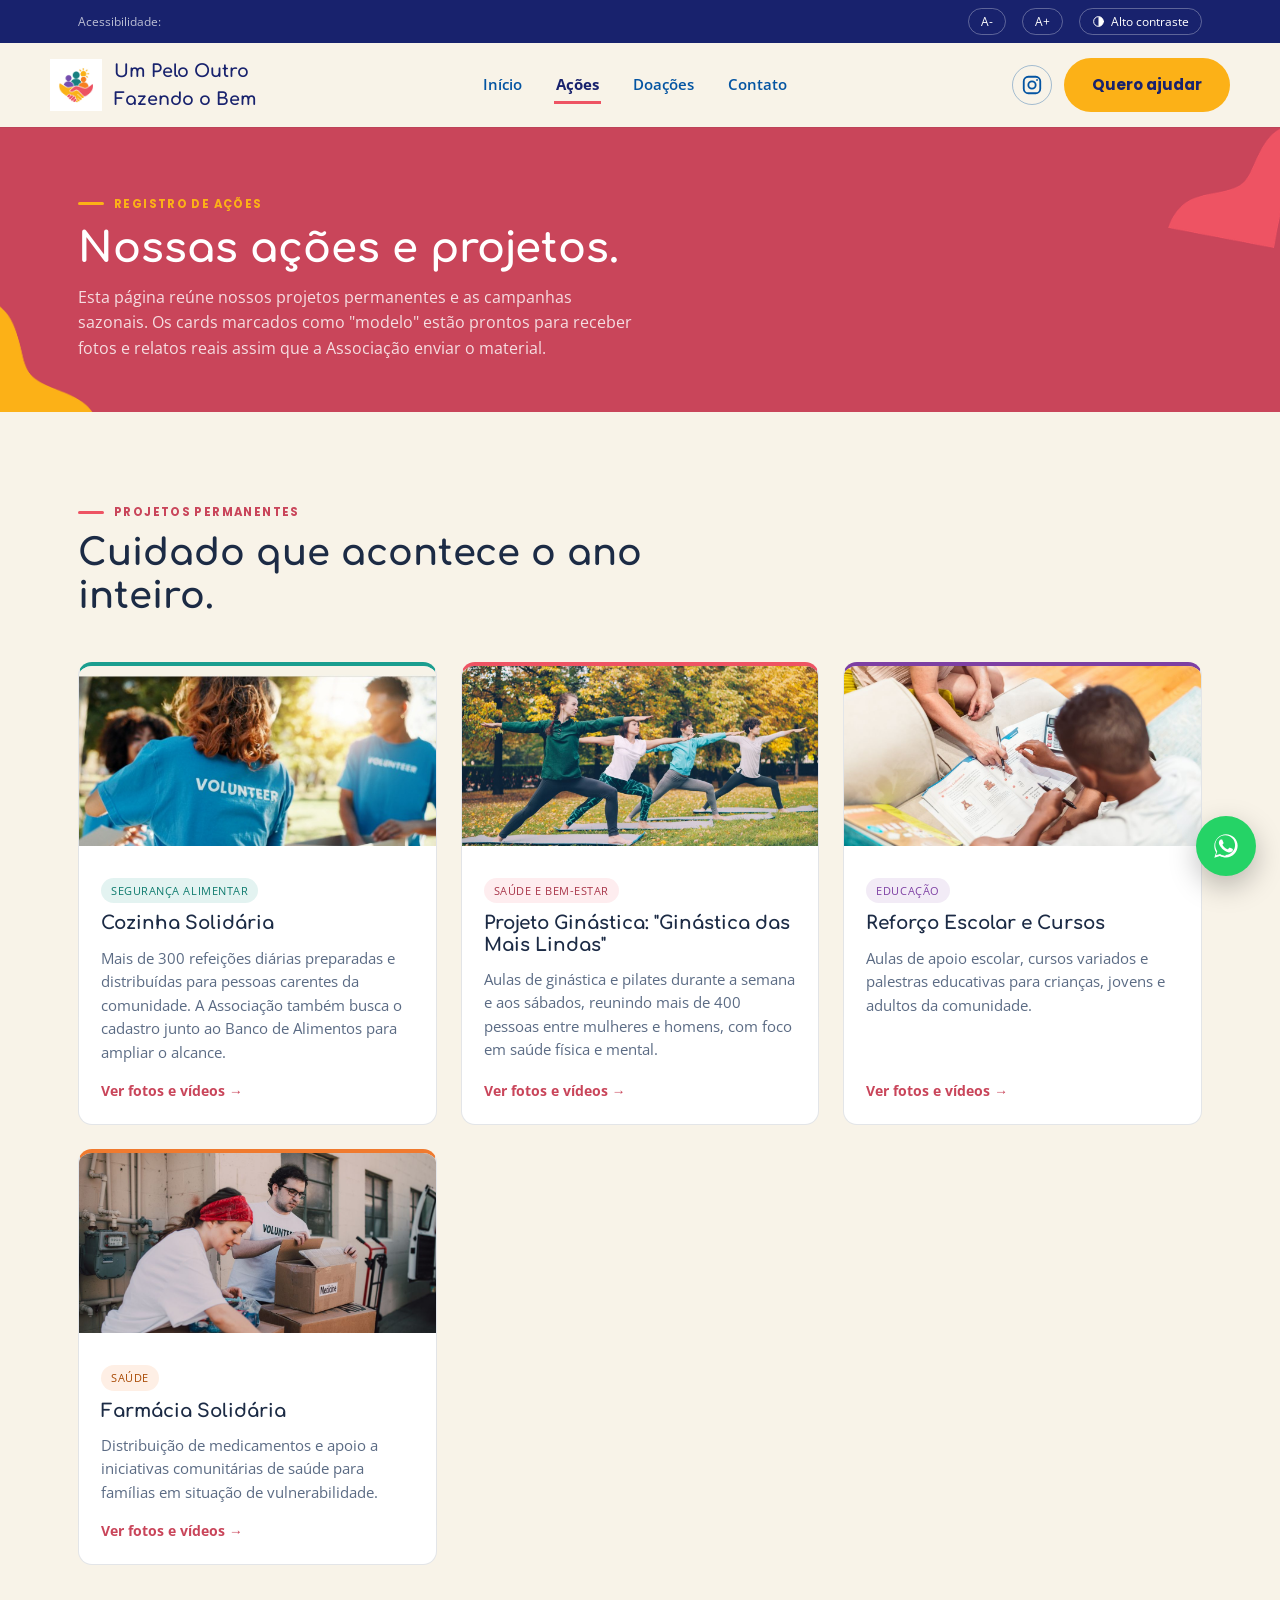
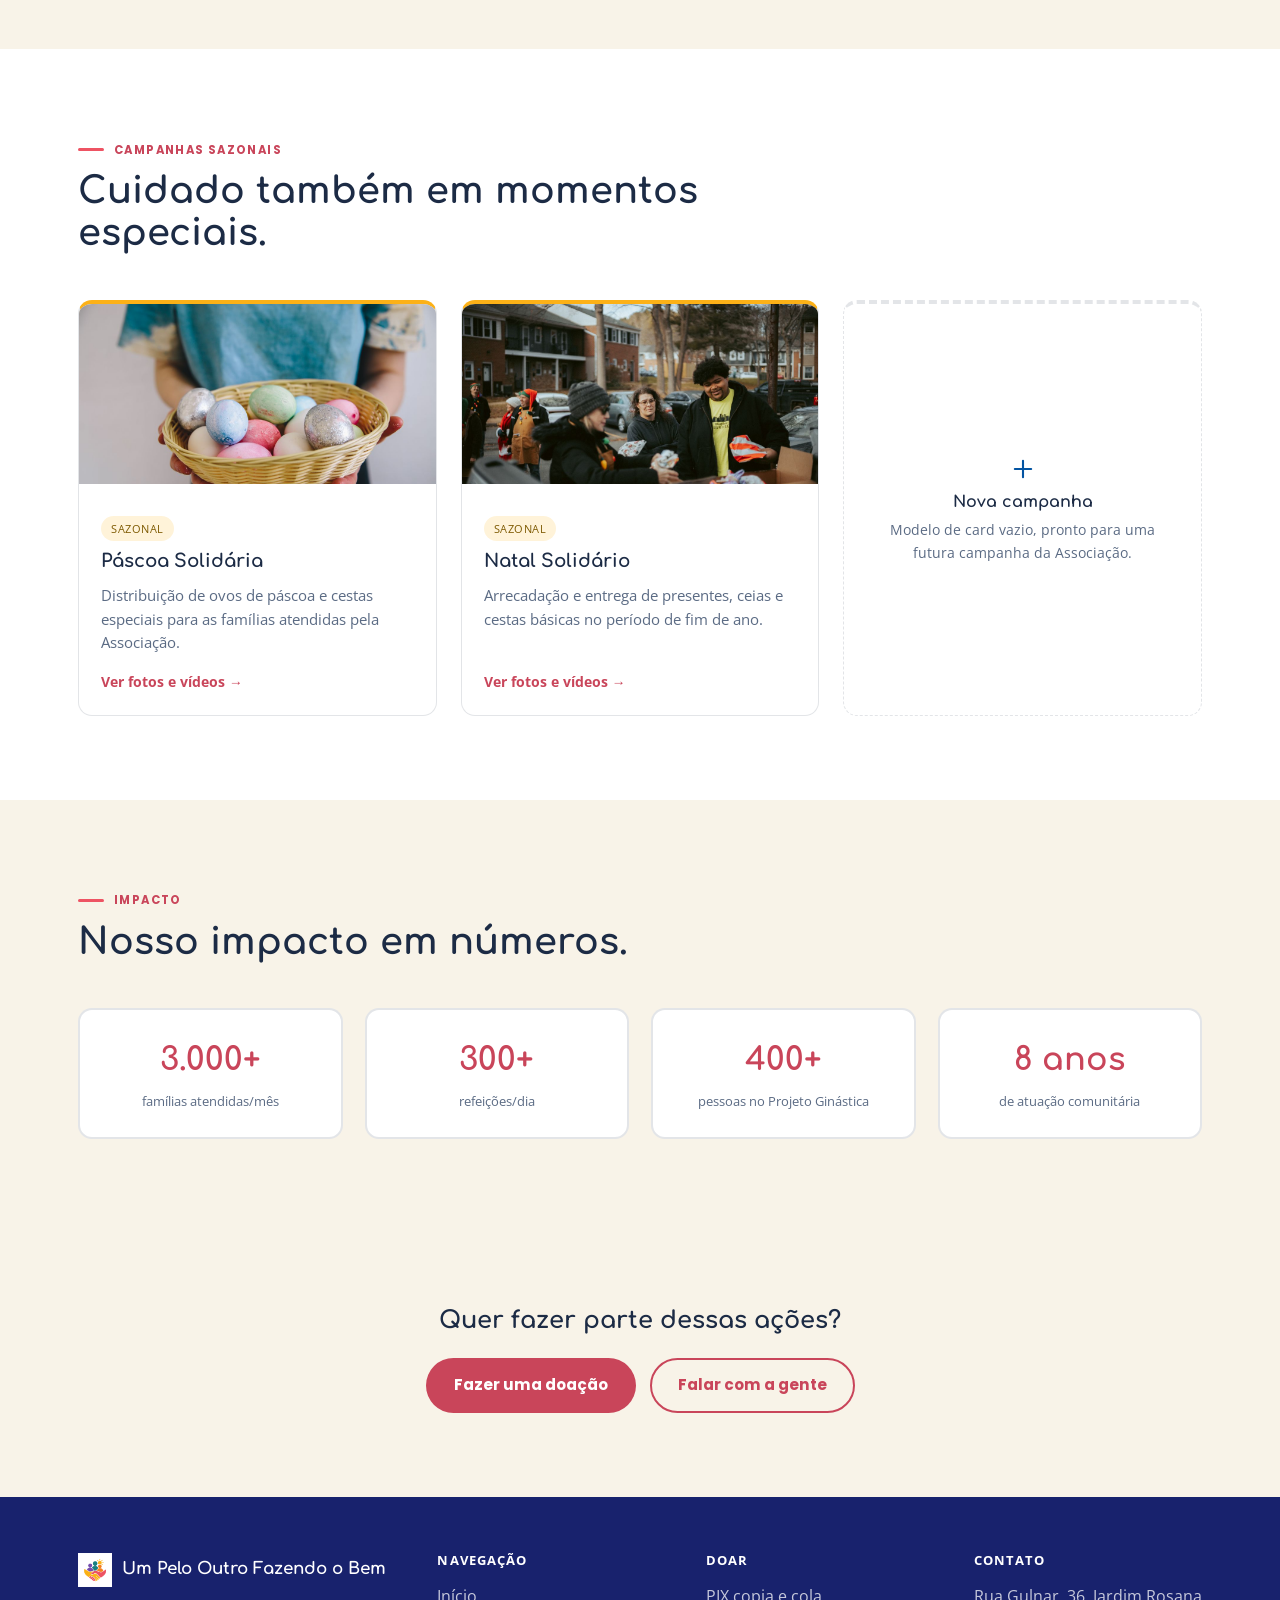
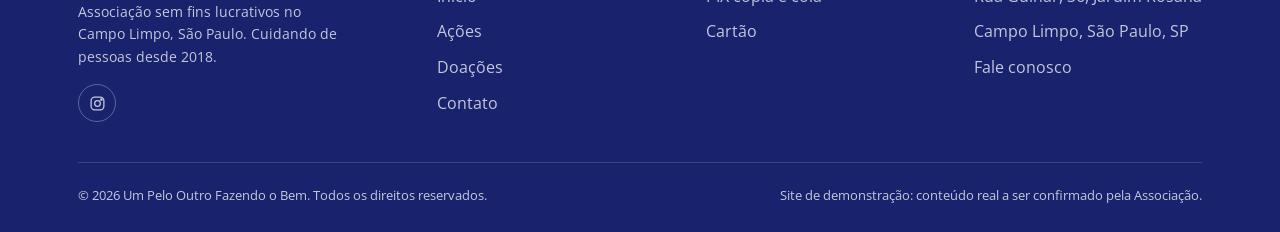
==== commit c7b3da39: "Atualiza numero real do WhatsApp (+55 11 95351-2083) em todas as paginas; adiciona bloco "outras for" ====
--- a/acoes.html
+++ b/acoes.html
@@ -74,36 +74,44 @@
 
     <div class="project-grid">
 
-      <div class="project-card reveal">
+      <div class="project-card reveal" data-gallery="cozinha-solidaria" data-gallery-title="Cozinha Solidária">
         <div class="project-media"><img src="assets/img/fotos/cozinha-solidaria.jpg" alt="Voluntária da Cozinha Solidária com uma caixa de alimentos"></div>
         <div class="project-body">
           <span class="project-tag tag-teal">Segurança alimentar</span>
           <h3>Cozinha Solidária</h3>
-          <p>Mais de 300 refeições diárias preparadas e distribuídas para pessoas carentes da comunidade. A Associação também busca o cadastro junto ao Banco de Alimentos para ampliar o alcance.</p>        </div>
-      </div>
-
-      <div class="project-card reveal">
+          <p>Mais de 300 refeições diárias preparadas e distribuídas para pessoas carentes da comunidade. A Associação também busca o cadastro junto ao Banco de Alimentos para ampliar o alcance.</p>
+          <span class="project-gallery-hint">Ver fotos e vídeos →</span>
+        </div>
+      </div>
+
+      <div class="project-card reveal" data-gallery="ginastica" data-gallery-title="Projeto Ginástica: &quot;Ginástica das Mais Lindas&quot;">
         <div class="project-media"><img src="assets/img/fotos/ginastica.jpg" alt="Turma do Projeto Ginástica das Mais Lindas em exercício ao ar livre"></div>
         <div class="project-body">
           <span class="project-tag tag-coral">Saúde e bem-estar</span>
           <h3>Projeto Ginástica: "Ginástica das Mais Lindas"</h3>
-          <p>Aulas de ginástica e pilates durante a semana e aos sábados, reunindo mais de 400 pessoas entre mulheres e homens, com foco em saúde física e mental.</p>        </div>
-      </div>
-
-      <div class="project-card reveal">
+          <p>Aulas de ginástica e pilates durante a semana e aos sábados, reunindo mais de 400 pessoas entre mulheres e homens, com foco em saúde física e mental.</p>
+          <span class="project-gallery-hint">Ver fotos e vídeos →</span>
+        </div>
+      </div>
+
+      <div class="project-card reveal" data-gallery="reforco-escolar" data-gallery-title="Reforço Escolar e Cursos">
         <div class="project-media"><img src="assets/img/fotos/reforco-escolar.jpg" alt="Aula de reforço escolar com apoio individual"></div>
         <div class="project-body">
           <span class="project-tag tag-purple">Educação</span>
           <h3>Reforço Escolar e Cursos</h3>
-          <p>Aulas de apoio escolar, cursos variados e palestras educativas para crianças, jovens e adultos da comunidade.</p>        </div>
-      </div>
-
-      <div class="project-card reveal">
+          <p>Aulas de apoio escolar, cursos variados e palestras educativas para crianças, jovens e adultos da comunidade.</p>
+          <span class="project-gallery-hint">Ver fotos e vídeos →</span>
+        </div>
+      </div>
+
+      <div class="project-card reveal" data-gallery="farmacia-solidaria" data-gallery-title="Farmácia Solidária">
         <div class="project-media"><img src="assets/img/fotos/farmacia-solidaria.jpg" alt="Voluntários organizando medicamentos para doação"></div>
         <div class="project-body">
           <span class="project-tag tag-orange">Saúde</span>
           <h3>Farmácia Solidária</h3>
-          <p>Distribuição de medicamentos e apoio a iniciativas comunitárias de saúde para famílias em situação de vulnerabilidade.</p>        </div>
+          <p>Distribuição de medicamentos e apoio a iniciativas comunitárias de saúde para famílias em situação de vulnerabilidade.</p>
+          <span class="project-gallery-hint">Ver fotos e vídeos →</span>
+        </div>
       </div>
 
     </div>
@@ -119,20 +127,24 @@
     </div>
 
     <div class="project-grid">
-      <div class="project-card reveal">
+      <div class="project-card reveal" data-gallery="pascoa-solidaria" data-gallery-title="Páscoa Solidária">
         <div class="project-media"><img src="assets/img/fotos/pascoa.jpg" alt="Cesta de ovos de páscoa coloridos para doação"></div>
         <div class="project-body">
           <span class="project-tag tag-gold">Sazonal</span>
           <h3>Páscoa Solidária</h3>
-          <p>Distribuição de ovos de páscoa e cestas especiais para as famílias atendidas pela Associação.</p>        </div>
-      </div>
-
-      <div class="project-card reveal">
+          <p>Distribuição de ovos de páscoa e cestas especiais para as famílias atendidas pela Associação.</p>
+          <span class="project-gallery-hint">Ver fotos e vídeos →</span>
+        </div>
+      </div>
+
+      <div class="project-card reveal" data-gallery="natal-solidario" data-gallery-title="Natal Solidário">
         <div class="project-media"><img src="assets/img/fotos/natal.jpg" alt="Voluntários distribuindo presentes de Natal na comunidade"></div>
         <div class="project-body">
           <span class="project-tag tag-gold">Sazonal</span>
           <h3>Natal Solidário</h3>
-          <p>Arrecadação e entrega de presentes, ceias e cestas básicas no período de fim de ano.</p>        </div>
+          <p>Arrecadação e entrega de presentes, ceias e cestas básicas no período de fim de ano.</p>
+          <span class="project-gallery-hint">Ver fotos e vídeos →</span>
+        </div>
       </div>
 
       <div class="project-card reveal" style="border-style:dashed; align-items:center; justify-content:center; text-align:center; padding:22px; background:transparent;">
@@ -193,9 +205,22 @@
   </div>
 </footer>
 
-<a class="whatsapp-float" href="https://wa.me/5511999999999?text=Ol%C3%A1!%20Vim%20pelo%20site%20e%20gostaria%20de%20saber%20mais." target="_blank" rel="noopener" aria-label="Falar no WhatsApp (abre nova aba)">
+<a class="whatsapp-float" href="https://wa.me/5511953512083?text=Ol%C3%A1!%20Vim%20pelo%20site%20e%20gostaria%20de%20saber%20mais." target="_blank" rel="noopener" aria-label="Falar no WhatsApp (abre nova aba)">
   <svg viewBox="0 0 24 24" fill="currentColor" aria-hidden="true"><path d="M17.5 14.4c-.3-.1-1.7-.8-2-.9-.3-.1-.5-.1-.7.1-.2.3-.8.9-1 1.1-.2.2-.3.2-.6.1-.3-.1-1.3-.5-2.4-1.5-.9-.8-1.5-1.8-1.7-2.1-.2-.3 0-.5.1-.6.1-.1.3-.3.4-.5.1-.1.2-.3.3-.4.1-.2 0-.3 0-.5 0-.1-.7-1.6-.9-2.2-.2-.5-.5-.5-.7-.5h-.6c-.2 0-.5.1-.8.4-.3.3-1 1-1 2.4s1 2.8 1.2 3c.1.2 2.1 3.2 5 4.4.7.3 1.3.5 1.7.6.7.2 1.4.2 1.9.1.6-.1 1.7-.7 2-1.4.2-.6.2-1.2.2-1.3-.1-.1-.3-.2-.5-.3z"/><path d="M12 2C6.5 2 2 6.5 2 12c0 1.9.5 3.7 1.5 5.3L2 22l4.8-1.5c1.5.8 3.3 1.3 5.2 1.3 5.5 0 10-4.5 10-10S17.5 2 12 2zm0 18.3c-1.7 0-3.4-.5-4.8-1.3l-.3-.2-3.5 1.1 1.1-3.4-.2-.3c-1-1.5-1.5-3.2-1.5-5 0-4.7 3.8-8.5 8.5-8.5s8.5 3.8 8.5 8.5-3.8 8.6-8.5 8.6z"/></svg>
 </a>
+
+<!-- ===== GALERIA EM POP-UP (fotos e vídeos de cada ação) ===== -->
+<div class="gallery-modal" id="gallery-modal" aria-hidden="true">
+  <div class="gallery-modal-overlay" data-gallery-close></div>
+  <div class="gallery-modal-dialog" role="dialog" aria-modal="true" aria-labelledby="gallery-modal-title">
+    <button type="button" class="gallery-modal-close" data-gallery-close aria-label="Fechar galeria">
+      <svg class="icon" viewBox="0 0 24 24" aria-hidden="true"><path d="M5 5l14 14M19 5 5 19"/></svg>
+    </button>
+    <span class="eyebrow">Fotos e vídeos</span>
+    <h3 id="gallery-modal-title">Ação</h3>
+    <div class="gallery-modal-body" id="gallery-modal-body"></div>
+  </div>
+</div>
 
 <script src="assets/js/main.js"></script>
 </body>
--- a/assets/css/style.css
+++ b/assets/css/style.css
@@ -234,7 +234,7 @@
 /* --- formas orgânicas decorativas (elementos de canto) --- */
 .blob { position: absolute; z-index: 0; pointer-events: none; user-select: none; }
 .blob-flip { transform: scaleX(-1); }
-.spotlight .blob-tr { top: -34px; right: -26px; width: 160px; }
+.spotlight .blob-br { bottom: -20px; right: -80px; width: 260px; transform: rotate(-18deg); }
 .spotlight .blob-bl { bottom: -26px; left: -34px; width: 150px; }
 #quem-somos .blob-bl { bottom: -18px; left: -28px; width: 150px; }
 #quem-somos .blob-br { bottom: -18px; right: -26px; width: 140px; }
@@ -327,8 +327,9 @@
 
 /* colagem de fotos do lado direito, com selos de estatística sobrepostos */
 .hero-photos { display: grid; grid-template-columns: 1.1fr 1fr; gap: 18px; height: 420px; }
-.hero-photo { position: relative; border-radius: var(--radius-lg); overflow: hidden; box-shadow: 0 20px 40px rgba(28,43,69,0.16); }
-.hero-photo img { width: 100%; height: 100%; object-fit: cover; display: block; }
+.hero-photo { position: relative; border-radius: var(--radius-lg); }
+.hero-photo-img { width: 100%; height: 100%; border-radius: inherit; overflow: hidden; box-shadow: 0 20px 40px rgba(28,43,69,0.16); }
+.hero-photo-img img { width: 100%; height: 100%; object-fit: cover; display: block; }
 .hero-photo-main { height: 100%; border-radius: 28px 28px 28px 70px; }
 .hero-photo-stack { display: flex; flex-direction: column; gap: 18px; height: 100%; }
 .hero-photo-stack .hero-photo { flex: 1; border-radius: 24px; }
@@ -456,6 +457,10 @@
 .project-tag.tag-purple { color: var(--purple); background: rgba(125,63,163,0.10); }
 .project-tag.tag-orange { color: #a84800; background: rgba(240,122,46,0.12); }
 .project-tag.tag-gold   { color: #7d5900; background: rgba(252,177,23,0.16); }
+
+.project-card[data-gallery] { cursor: pointer; }
+.project-gallery-hint { display: inline-flex; align-items: center; gap: 6px; font-size: 0.86rem; font-weight: 700; color: var(--coral-action); margin-top: 12px; }
+.project-card[data-gallery]:hover .project-gallery-hint { color: var(--coral-dark); }
 
 /* --- QUOTE BAND --- */
 .quote-band { background: var(--navy-deep); color: var(--white); padding: 66px 0; }
@@ -509,6 +514,23 @@
 .pix-copy-btn:hover { background: var(--coral-dark); }
 .pix-copy-btn.copied { background: #2f8f52; }
 
+/* --- BLOCO "OUTRAS FORMAS DE AJUDAR" (doações) --- */
+.support-banner {
+  background: var(--navy); color: var(--white); border-radius: var(--radius);
+  padding: 44px; display: flex; align-items: center; justify-content: space-between;
+  gap: 32px; flex-wrap: wrap; position: relative; overflow: hidden;
+}
+.support-banner-text { flex: 1; min-width: 260px; }
+.support-banner h2 { color: var(--white); margin-top: 10px; font-size: clamp(1.3rem, 2.4vw, 1.7rem); }
+.support-banner p { color: rgba(255,255,255,0.85); margin-top: 12px; max-width: 54ch; }
+.support-banner-actions { display: flex; gap: 14px; flex-wrap: wrap; }
+.support-banner .btn.copied { background: #2f8f52; color: var(--white); }
+@media (max-width: 760px) {
+  .support-banner { flex-direction: column; align-items: flex-start; padding: 32px 26px; }
+  .support-banner-actions { width: 100%; }
+  .support-banner-actions .btn { flex: 1; }
+}
+
 .card-preview { border-radius: var(--radius-sm); border: 1px solid var(--border); background: var(--cream); padding: 16px; display: flex; align-items: center; gap: 12px; margin-bottom: 6px; }
 .card-preview svg { width: 34px; height: 24px; flex-shrink: 0; }
 
@@ -516,6 +538,38 @@
 .whatsapp-float { position: fixed; bottom: 24px; right: 24px; z-index: 80; background: #25D366; color: #fff; width: 60px; height: 60px; border-radius: 50%; display: flex; align-items: center; justify-content: center; box-shadow: 0 10px 28px rgba(0,0,0,0.25); transition: transform 0.15s ease; }
 .whatsapp-float:hover { transform: scale(1.1); }
 .whatsapp-float svg { width: 28px; height: 28px; }
+
+/* --- GALERIA EM POP-UP (cards de ação) --- */
+.gallery-modal { position: fixed; inset: 0; z-index: 200; display: none; align-items: center; justify-content: center; padding: 24px; }
+.gallery-modal.open { display: flex; }
+.gallery-modal-overlay { position: absolute; inset: 0; background: rgba(20,17,12,0.6); }
+.gallery-modal-dialog {
+  position: relative; background: var(--white); border-radius: var(--radius);
+  max-width: 640px; width: 100%; max-height: 85vh; overflow-y: auto;
+  padding: 44px 40px; z-index: 1; box-shadow: 0 30px 60px rgba(0,0,0,0.3);
+}
+.gallery-modal-close {
+  position: absolute; top: 16px; right: 16px; width: 38px; height: 38px; border-radius: 50%;
+  border: none; background: var(--cream); color: var(--ink);
+  display: flex; align-items: center; justify-content: center;
+}
+.gallery-modal-close:hover { background: var(--border); }
+.gallery-modal-dialog h3 { margin-top: 10px; font-size: 1.5rem; }
+.gallery-modal-body { margin-top: 18px; }
+.gallery-modal-body p { color: var(--ink-soft); font-size: 0.95rem; }
+.gallery-modal-placeholder { margin-top: 18px; display: grid; grid-template-columns: repeat(2, 1fr); gap: 14px; }
+.gallery-modal-placeholder-item {
+  aspect-ratio: 1; background: var(--cream); border-radius: var(--radius-sm);
+  border: 1.5px dashed var(--border); color: var(--ink-soft);
+  display: flex; flex-direction: column; align-items: center; justify-content: center; gap: 8px;
+  font-size: 0.78rem; text-align: center; padding: 14px;
+}
+.gallery-modal-placeholder-item .icon { width: 26px; height: 26px; color: var(--coral-action); }
+body.gallery-open { overflow: hidden; }
+@media (max-width: 560px) {
+  .gallery-modal-dialog { padding: 36px 24px; }
+  .gallery-modal-placeholder { grid-template-columns: 1fr; }
+}
 
 /* --- FOOTER --- */
 .site-footer { background: var(--navy-deep); color: rgba(255,255,255,0.75); padding: 56px 0 26px; }
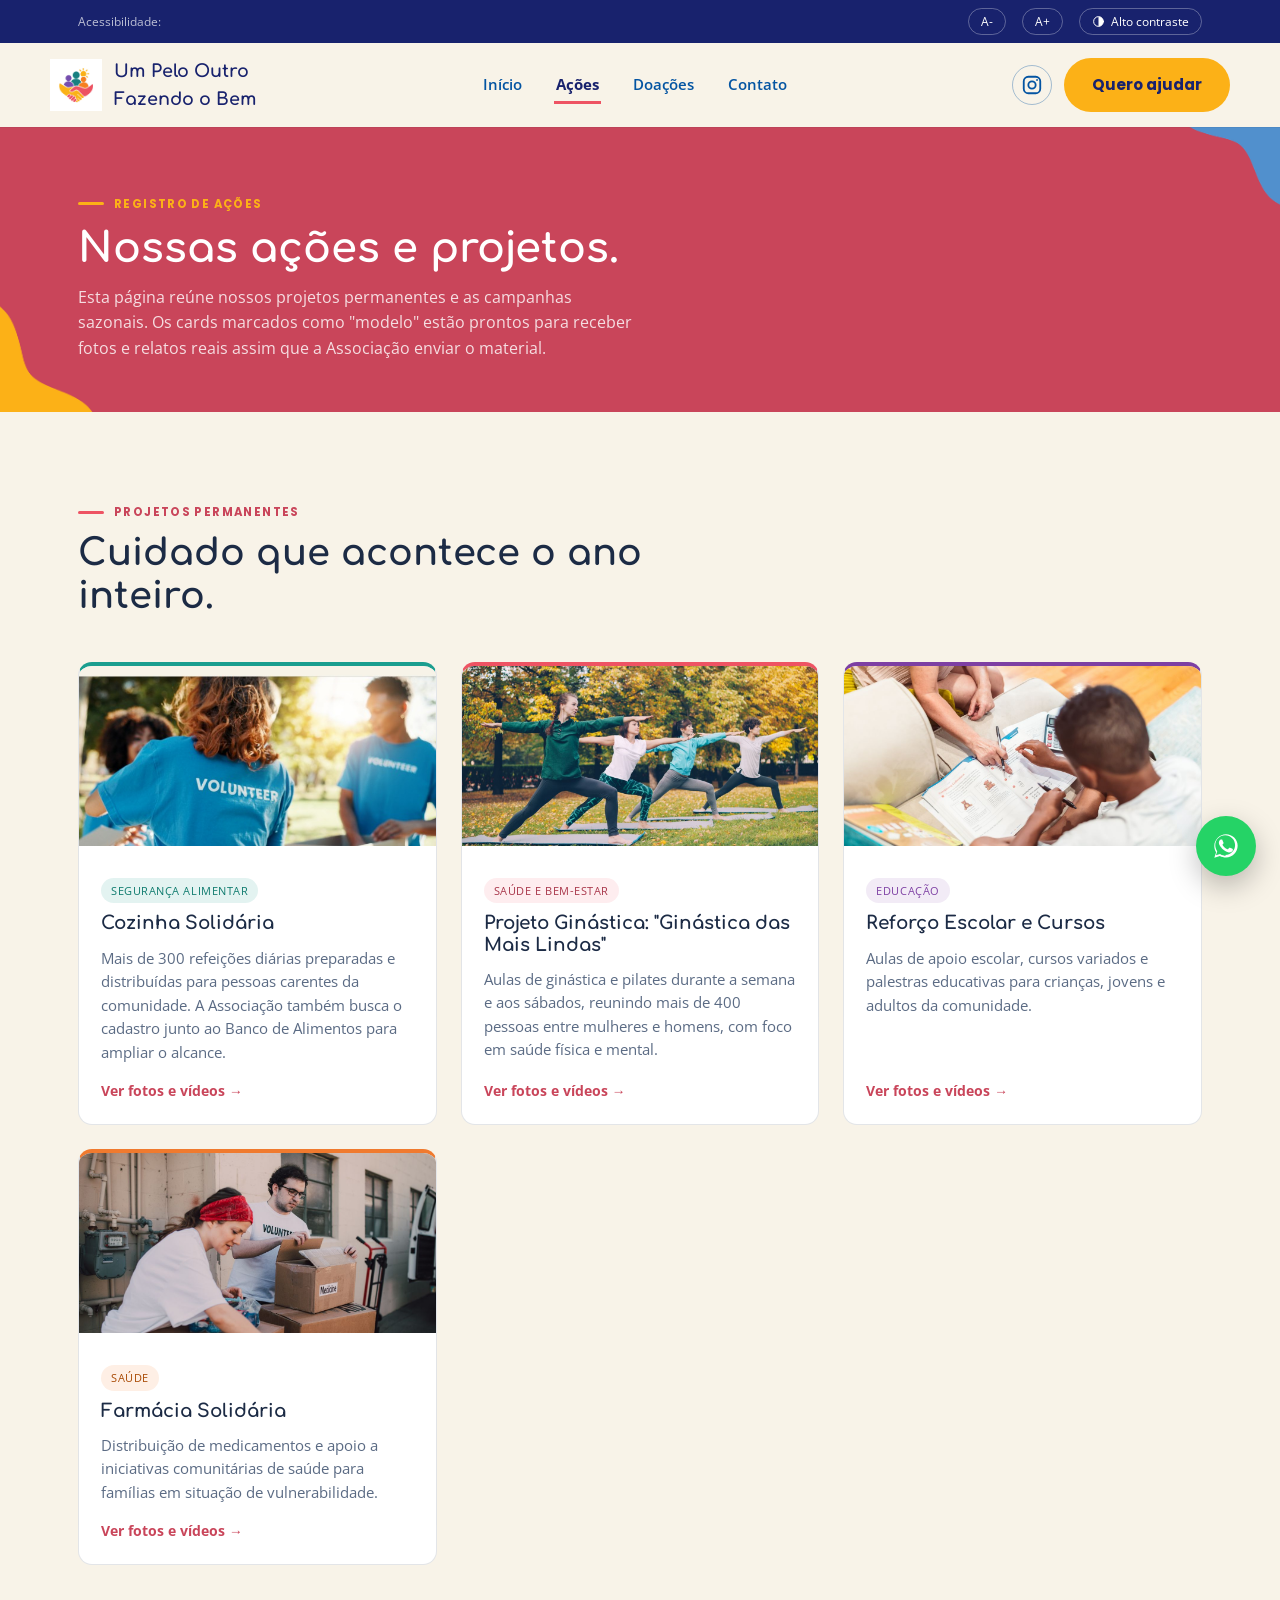
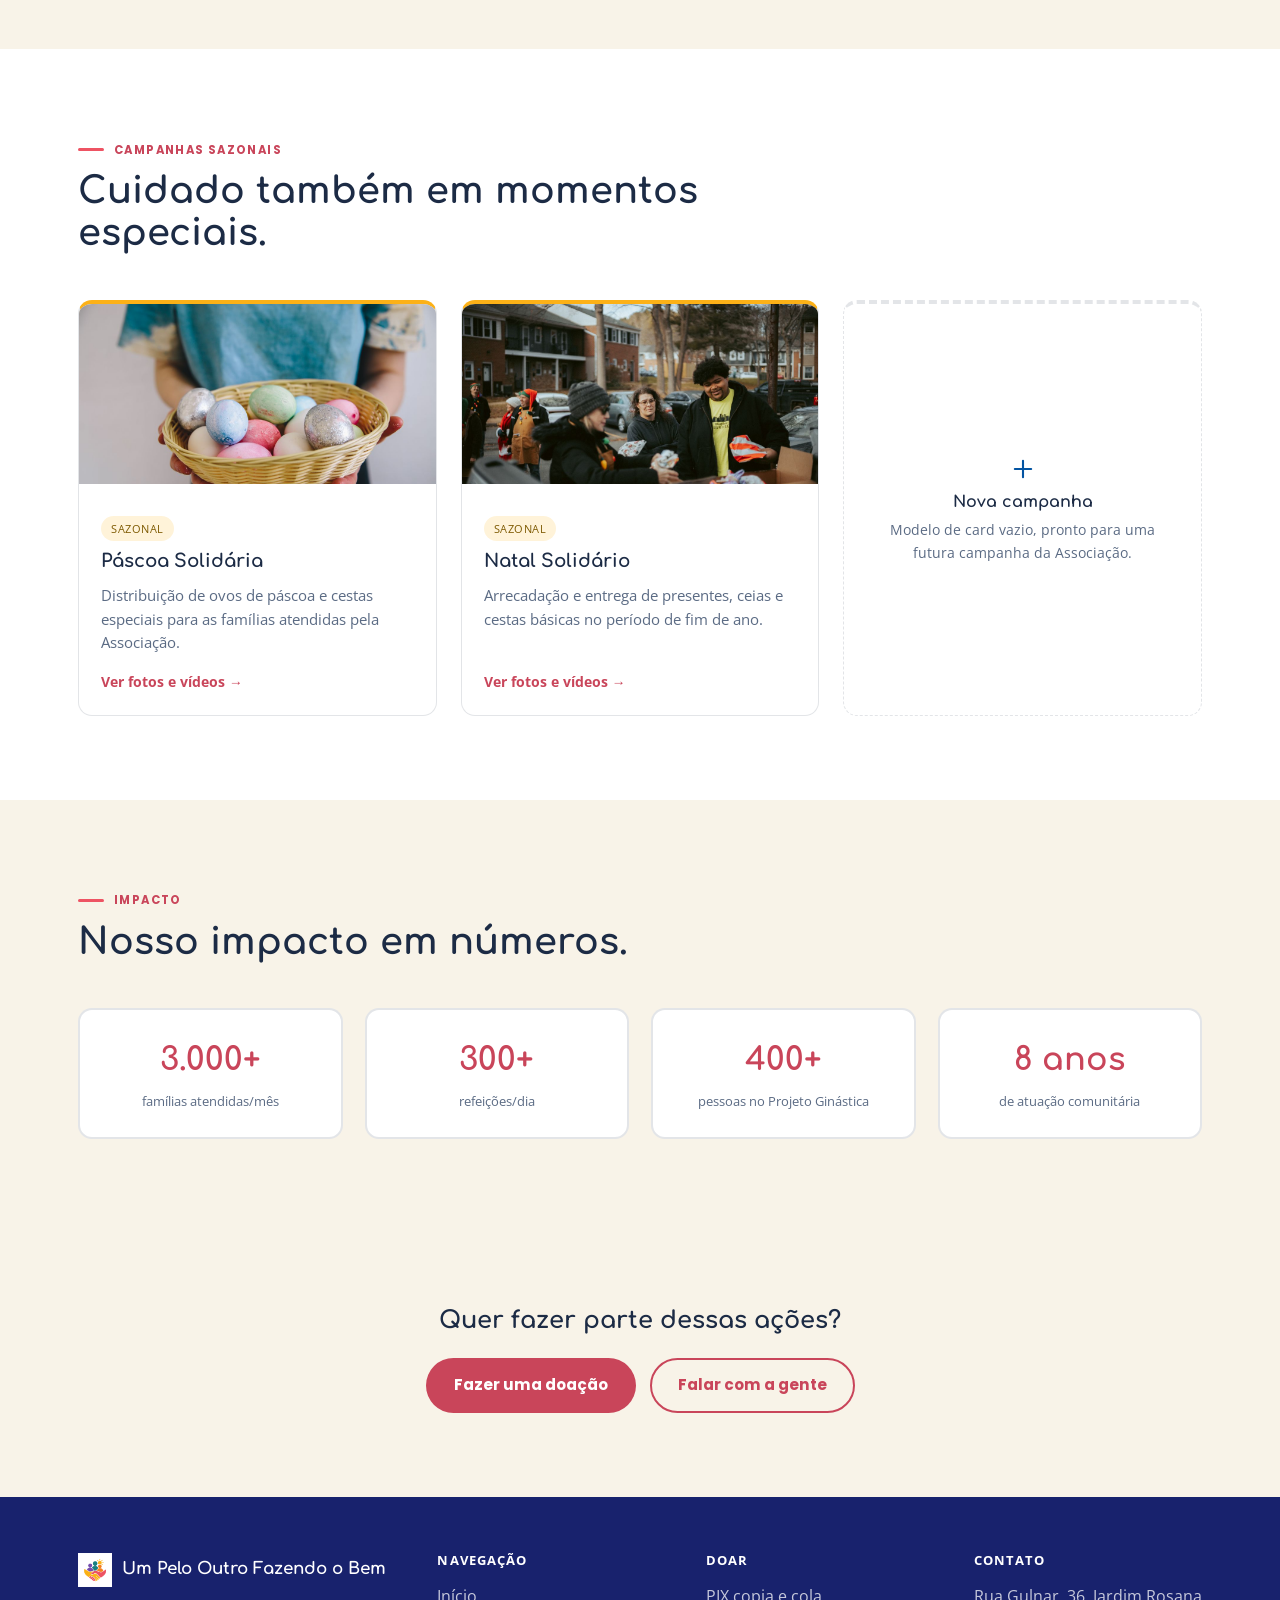
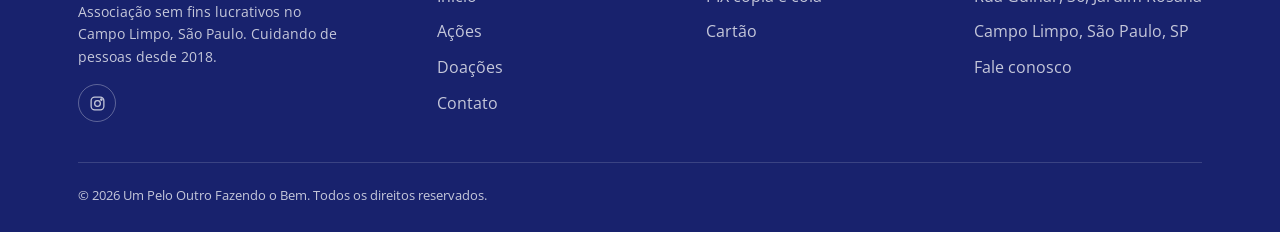
==== commit 30d9eabc: "Corrige animacao da tela de carregamento (bolinha orbitando a bola branca, antes ficava escondida pe" ====
--- a/acoes.html
+++ b/acoes.html
@@ -14,7 +14,7 @@
 <a href="#conteudo" class="skip-link">Pular para o conteúdo</a>
 
 <div id="loader" aria-hidden="true">
-  <div class="loader-mark"><div class="loader-ring"></div><img src="assets/img/logo.png" alt=""></div>
+  <div class="loader-mark"><div class="loader-ring"><span class="loader-dot"></span></div><img src="assets/img/logo.png" alt=""></div>
   <p class="loader-text">Um Pelo Outro <strong>Fazendo o Bem</strong></p>
 </div>
 
@@ -55,7 +55,7 @@
 <main id="conteudo">
 
 <section class="page-hero">
-  <img class="blob blob-tr" src="assets/img/blob-rosa.png" alt="" aria-hidden="true">
+  <img class="blob blob-tr" src="assets/img/blob-azul.png" alt="" aria-hidden="true">
   <img class="blob blob-bl blob-flip" src="assets/img/blob-amarelo.png" alt="" aria-hidden="true">
   <div class="container">
     <span class="eyebrow" style="color:var(--gold);">Registro de ações</span>
@@ -200,7 +200,6 @@
     </div>
     <div class="footer-bottom">
       <span>© 2026 Um Pelo Outro Fazendo o Bem. Todos os direitos reservados.</span>
-      <span>Site de demonstração: conteúdo real a ser confirmado pela Associação.</span>
     </div>
   </div>
 </footer>
--- a/assets/css/style.css
+++ b/assets/css/style.css
@@ -175,13 +175,14 @@
   transition: opacity 0.5s ease, visibility 0.5s ease;
 }
 #loader.hidden { opacity: 0; visibility: hidden; pointer-events: none; }
-.loader-mark { width: 92px; height: 92px; border-radius: 50%; display: flex; align-items: center; justify-content: center; background: var(--white); position: relative; overflow: hidden; }
+.loader-mark { width: 92px; height: 92px; border-radius: 50%; display: flex; align-items: center; justify-content: center; background: var(--white); position: relative; }
 .loader-mark img { width: 56px; height: 56px; object-fit: contain; }
-.loader-ring { position: absolute; inset: -10px; border-radius: 50%; border: 3px solid rgba(252,177,23,0.25); border-top-color: var(--gold); animation: spin 0.9s linear infinite; }
+.loader-ring { position: absolute; inset: -10px; border-radius: 50%; animation: spin 1.1s linear infinite; }
+.loader-dot { position: absolute; top: -2px; left: 50%; width: 11px; height: 11px; margin-left: -5.5px; border-radius: 50%; background: var(--gold); box-shadow: 0 0 8px rgba(252,177,23,0.75); }
 @keyframes spin { to { transform: rotate(360deg); } }
 .loader-text { font-family: var(--font-body); font-size: 0.78rem; letter-spacing: 0.1em; text-transform: uppercase; color: rgba(255,255,255,0.75); }
 .loader-text strong { color: var(--gold); }
-@media (prefers-reduced-motion: reduce) { .loader-ring { animation: none; border-top-color: rgba(252,177,23,0.6); } }
+@media (prefers-reduced-motion: reduce) { .loader-ring { animation: none; } }
 
 /* --- barra de acessibilidade --- */
 .a11y-bar { background: var(--navy-deep); color: var(--white); font-size: 0.78rem; }
@@ -238,7 +239,7 @@
 .spotlight .blob-bl { bottom: -26px; left: -34px; width: 150px; }
 #quem-somos .blob-bl { bottom: -18px; left: -28px; width: 150px; }
 #quem-somos .blob-br { bottom: -18px; right: -26px; width: 140px; }
-.page-hero .blob-tr { top: -26px; right: -18px; width: 130px; }
+.page-hero .blob-tr { top: -26px; right: -18px; width: 130px; transform: rotate(180deg); }
 .page-hero .blob-bl { bottom: -26px; left: -18px; width: 120px; }
 
 /* --- SPOTLIGHT (carrossel) — cartão azul royal bem arredondado sobre fundo creme --- */
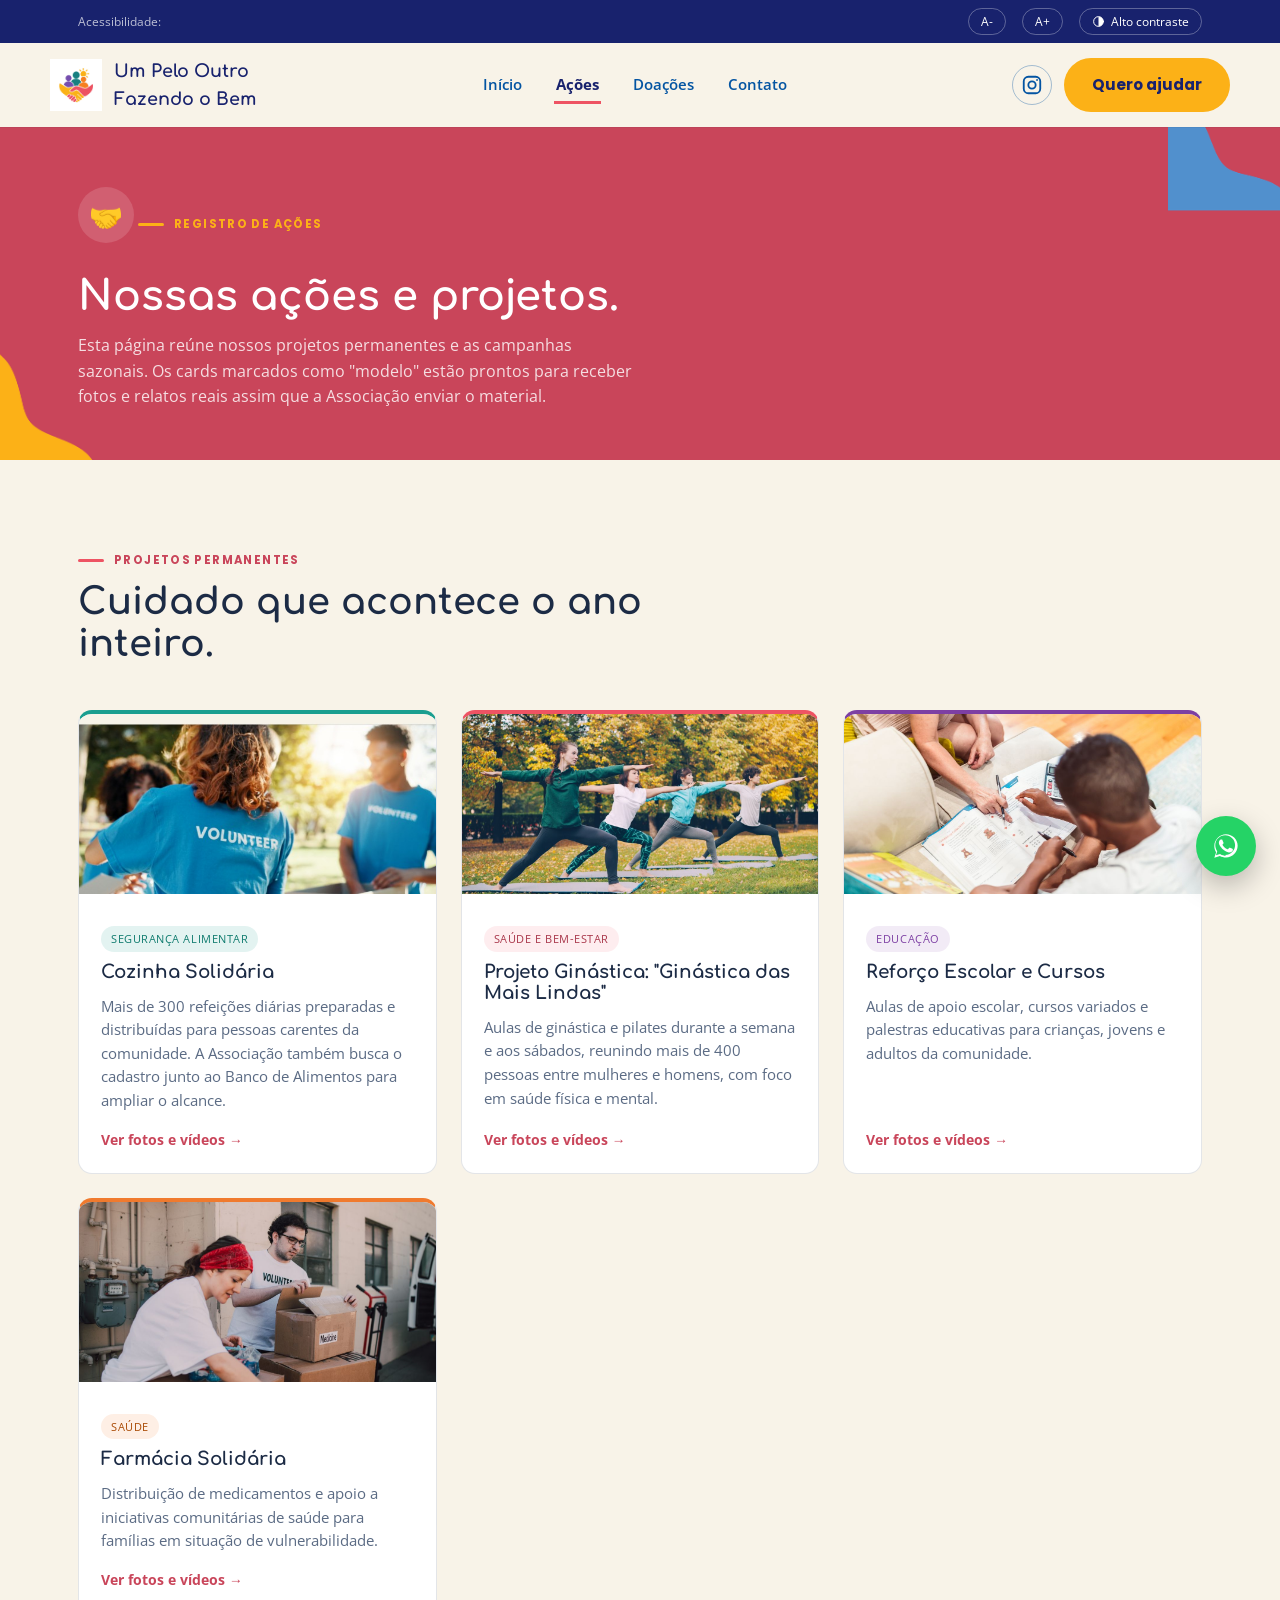
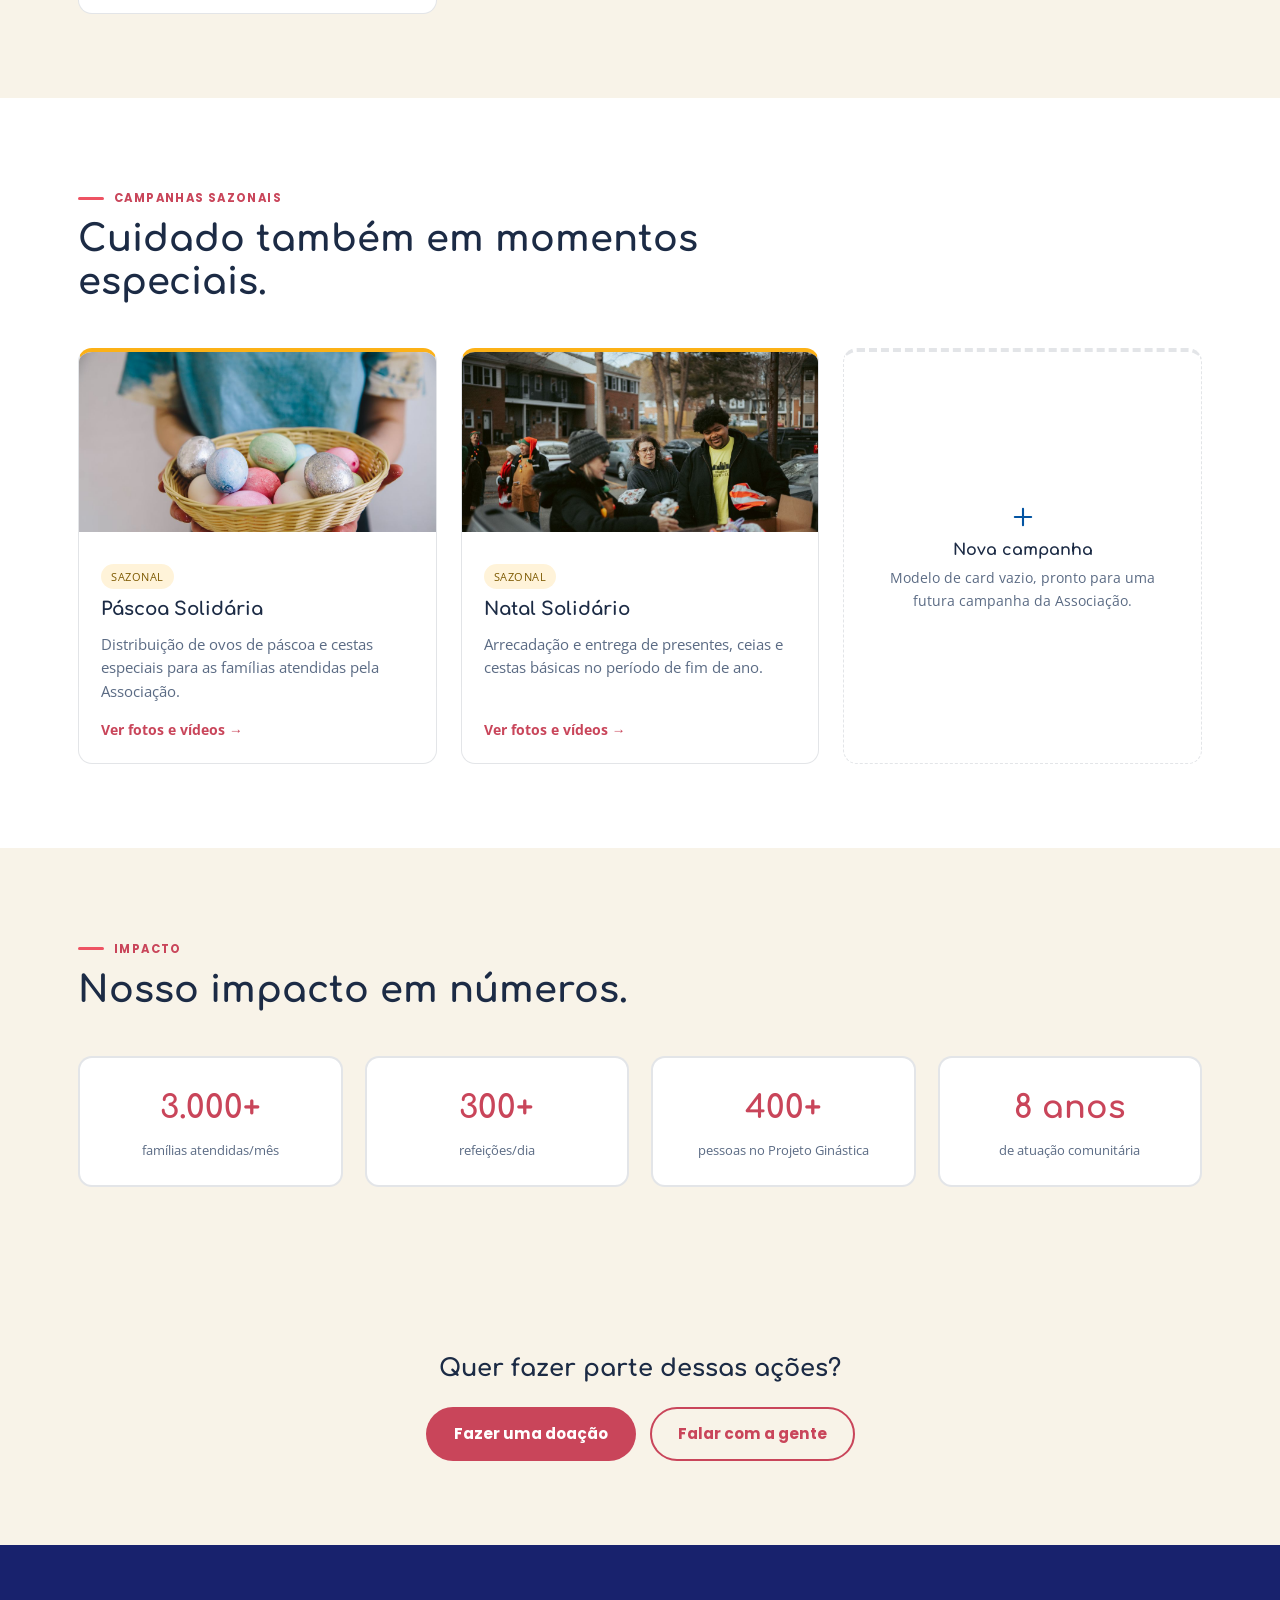
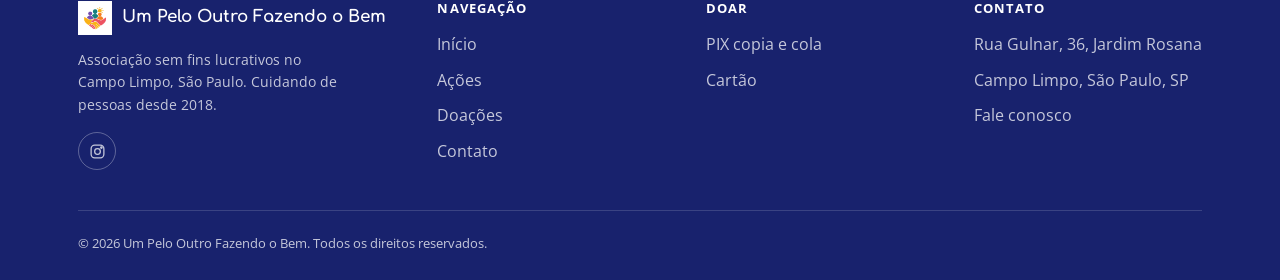
==== commit f427ec62: "Ajustes visuais: blobs no hero/impacto e mapa, QR Code PIX, correcao do blob de acoes e remocao do t" ====
--- a/acoes.html
+++ b/acoes.html
@@ -55,9 +55,10 @@
 <main id="conteudo">
 
 <section class="page-hero">
-  <img class="blob blob-tr" src="assets/img/blob-azul.png" alt="" aria-hidden="true">
+  <img class="blob blob-tr blob-fit" src="assets/img/blob-azul.png" alt="" aria-hidden="true">
   <img class="blob blob-bl blob-flip" src="assets/img/blob-amarelo.png" alt="" aria-hidden="true">
   <div class="container">
+    <span class="hero-icon" aria-hidden="true">🤝</span>
     <span class="eyebrow" style="color:var(--gold);">Registro de ações</span>
     <h1>Nossas ações e projetos.</h1>
     <p>Esta página reúne nossos projetos permanentes e as campanhas sazonais. Os cards marcados como "modelo" estão prontos para receber fotos e relatos reais assim que a Associação enviar o material.</p>
--- a/assets/css/style.css
+++ b/assets/css/style.css
@@ -80,6 +80,8 @@
   gap: 10px;
 }
 .eyebrow::before { content: ""; width: 26px; height: 3px; border-radius: 2px; background: var(--coral); display: inline-block; }
+.eyebrow-plain::before { display: none; }
+.eyebrow-plain { gap: 0; }
 .hero .eyebrow,
 .spotlight-body .eyebrow,
 .quote-band .eyebrow,
@@ -235,12 +237,20 @@
 /* --- formas orgânicas decorativas (elementos de canto) --- */
 .blob { position: absolute; z-index: 0; pointer-events: none; user-select: none; }
 .blob-flip { transform: scaleX(-1); }
-.spotlight .blob-br { bottom: -20px; right: -80px; width: 260px; transform: rotate(-18deg); }
+.spotlight .blob-br { bottom: -20px; right: -80px; width: 150px; transform: rotate(-18deg); }
 .spotlight .blob-bl { bottom: -26px; left: -34px; width: 150px; }
 #quem-somos .blob-bl { bottom: -18px; left: -28px; width: 150px; }
 #quem-somos .blob-br { bottom: -18px; right: -26px; width: 140px; }
-.page-hero .blob-tr { top: -26px; right: -18px; width: 130px; transform: rotate(180deg); }
+.page-hero .blob-tr { top: -26px; right: -18px; width: 130px; transform: scaleY(-1); }
+.page-hero .blob-tr.blob-fit { transform: none; }
 .page-hero .blob-bl { bottom: -26px; left: -18px; width: 120px; }
+/* blobs do bloco de impacto (hero) e do mapa de navegação */
+.hero { overflow: hidden; }
+.hero .blob-hero-tl { top: -40px; left: -70px; width: 170px; transform: rotate(12deg); }
+.hero .blob-hero-br { bottom: -60px; right: -70px; width: 200px; transform: rotate(-10deg); }
+.node-section { position: relative; overflow: hidden; }
+.node-section .blob-node-tr { top: -40px; right: -60px; width: 150px; transform: scaleY(-1) rotate(8deg); }
+.node-section .blob-node-bl { bottom: -50px; left: -60px; width: 170px; transform: rotate(-14deg); }
 
 /* --- SPOTLIGHT (carrossel) — cartão azul royal bem arredondado sobre fundo creme --- */
 .spotlight {
@@ -274,7 +284,16 @@
 
 .spotlight-top-row { display: flex; align-items: center; gap: 16px; }
 .spotlight-top-row .eyebrow { margin-bottom: 0; }
-.spotlight-doodle { width: 62px; height: auto; flex-shrink: 0; margin-bottom: 14px; }
+.spotlight-doodle {
+  width: 46px;
+  height: 46px;
+  object-fit: contain;
+  flex-shrink: 0;
+  margin: 0;
+  padding: 7px;
+  background: rgba(255,255,255,0.12);
+  border-radius: 50%;
+}
 
 .spotlight-body h2 { font-family: var(--font-chewy); font-weight: 400; color: var(--white); font-size: clamp(1.9rem, 3.6vw, 2.7rem); margin: 0 0 14px; }
 .spotlight-body p { color: rgba(255,255,255,0.88); max-width: 46ch; margin-bottom: 26px; font-size: 1rem; }
@@ -509,6 +528,9 @@
 .pay-panel { display: none; }
 .pay-panel.active { display: block; }
 
+.pix-qr { display: flex; flex-direction: column; align-items: center; gap: 10px; background: var(--cream); border: 1.5px dashed var(--coral-action); border-radius: var(--radius-sm); padding: 18px; margin-bottom: 16px; }
+.pix-qr img { width: 180px; height: 180px; display: block; background: var(--white); padding: 10px; border-radius: var(--radius-sm); }
+.pix-qr-label { font-size: 0.85rem; color: var(--ink-soft); text-align: center; }
 .pix-box { background: var(--cream); border: 1.5px dashed var(--coral-action); border-radius: var(--radius-sm); padding: 18px; display: flex; align-items: center; gap: 14px; margin-bottom: 16px; }
 .pix-key { font-family: var(--font-body); font-size: 0.92rem; overflow-wrap: anywhere; word-break: normal; flex: 1; }
 .pix-copy-btn { background: var(--coral-action); color: var(--white); border: none; border-radius: 999px; padding: 10px 18px; font-weight: 700; font-size: 0.85rem; white-space: nowrap; flex-shrink: 0; display: inline-flex; align-items: center; gap: 6px; }
@@ -591,6 +613,18 @@
 .page-hero .container { z-index: 1; }
 .page-hero h1 { color: var(--white); margin-top: 12px; font-size: clamp(1.9rem, 3.8vw, 2.6rem); }
 .page-hero p { color: rgba(255,255,255,0.82); margin-top: 12px; max-width: 62ch; }
+.page-hero .hero-icon {
+  display: inline-flex;
+  align-items: center;
+  justify-content: center;
+  width: 56px;
+  height: 56px;
+  margin-bottom: 18px;
+  font-size: 1.7rem;
+  line-height: 1;
+  background: rgba(255,255,255,0.14);
+  border-radius: 50%;
+}
 /* variantes por página */
 body:has(.nav-links a[href="acoes.html"].active) .page-hero    { background: var(--coral-action); }
 body:has(.nav-links a[href="doacoes.html"].active) .page-hero  { background: var(--navy-deep); }
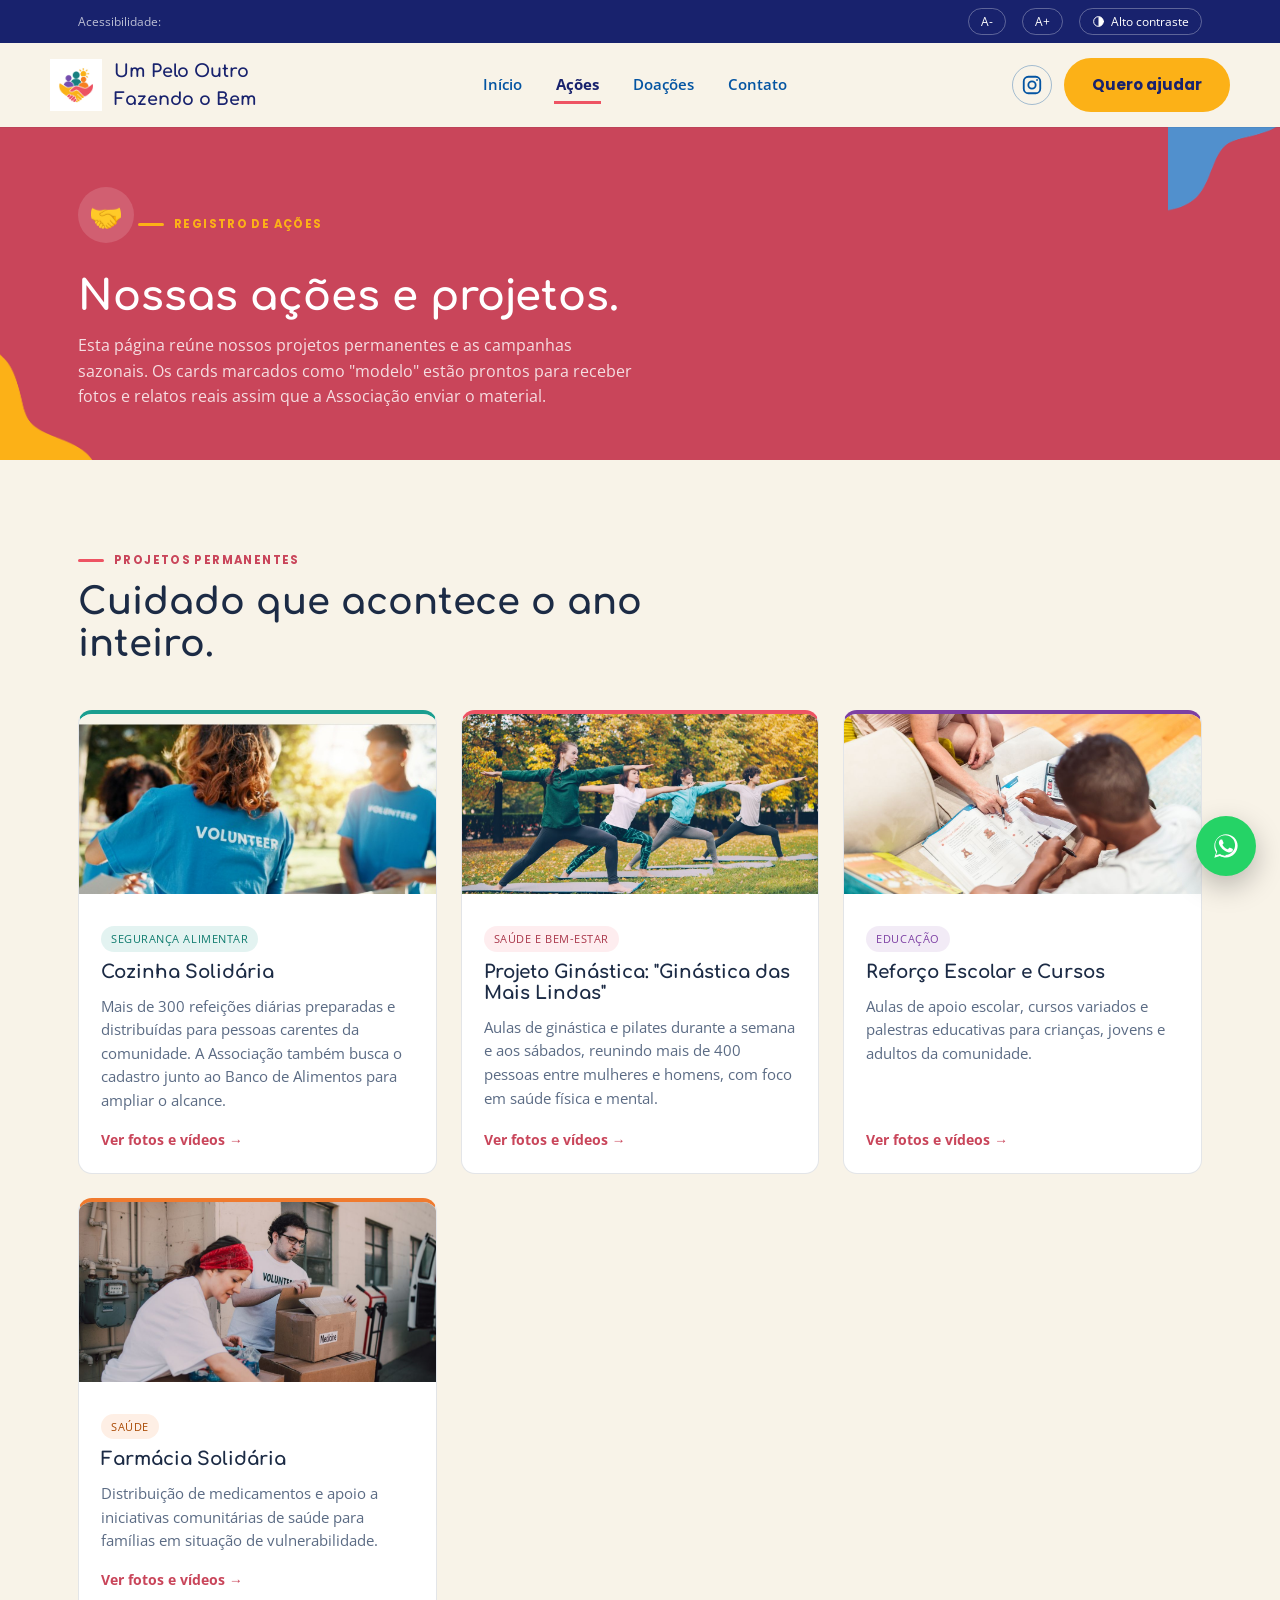
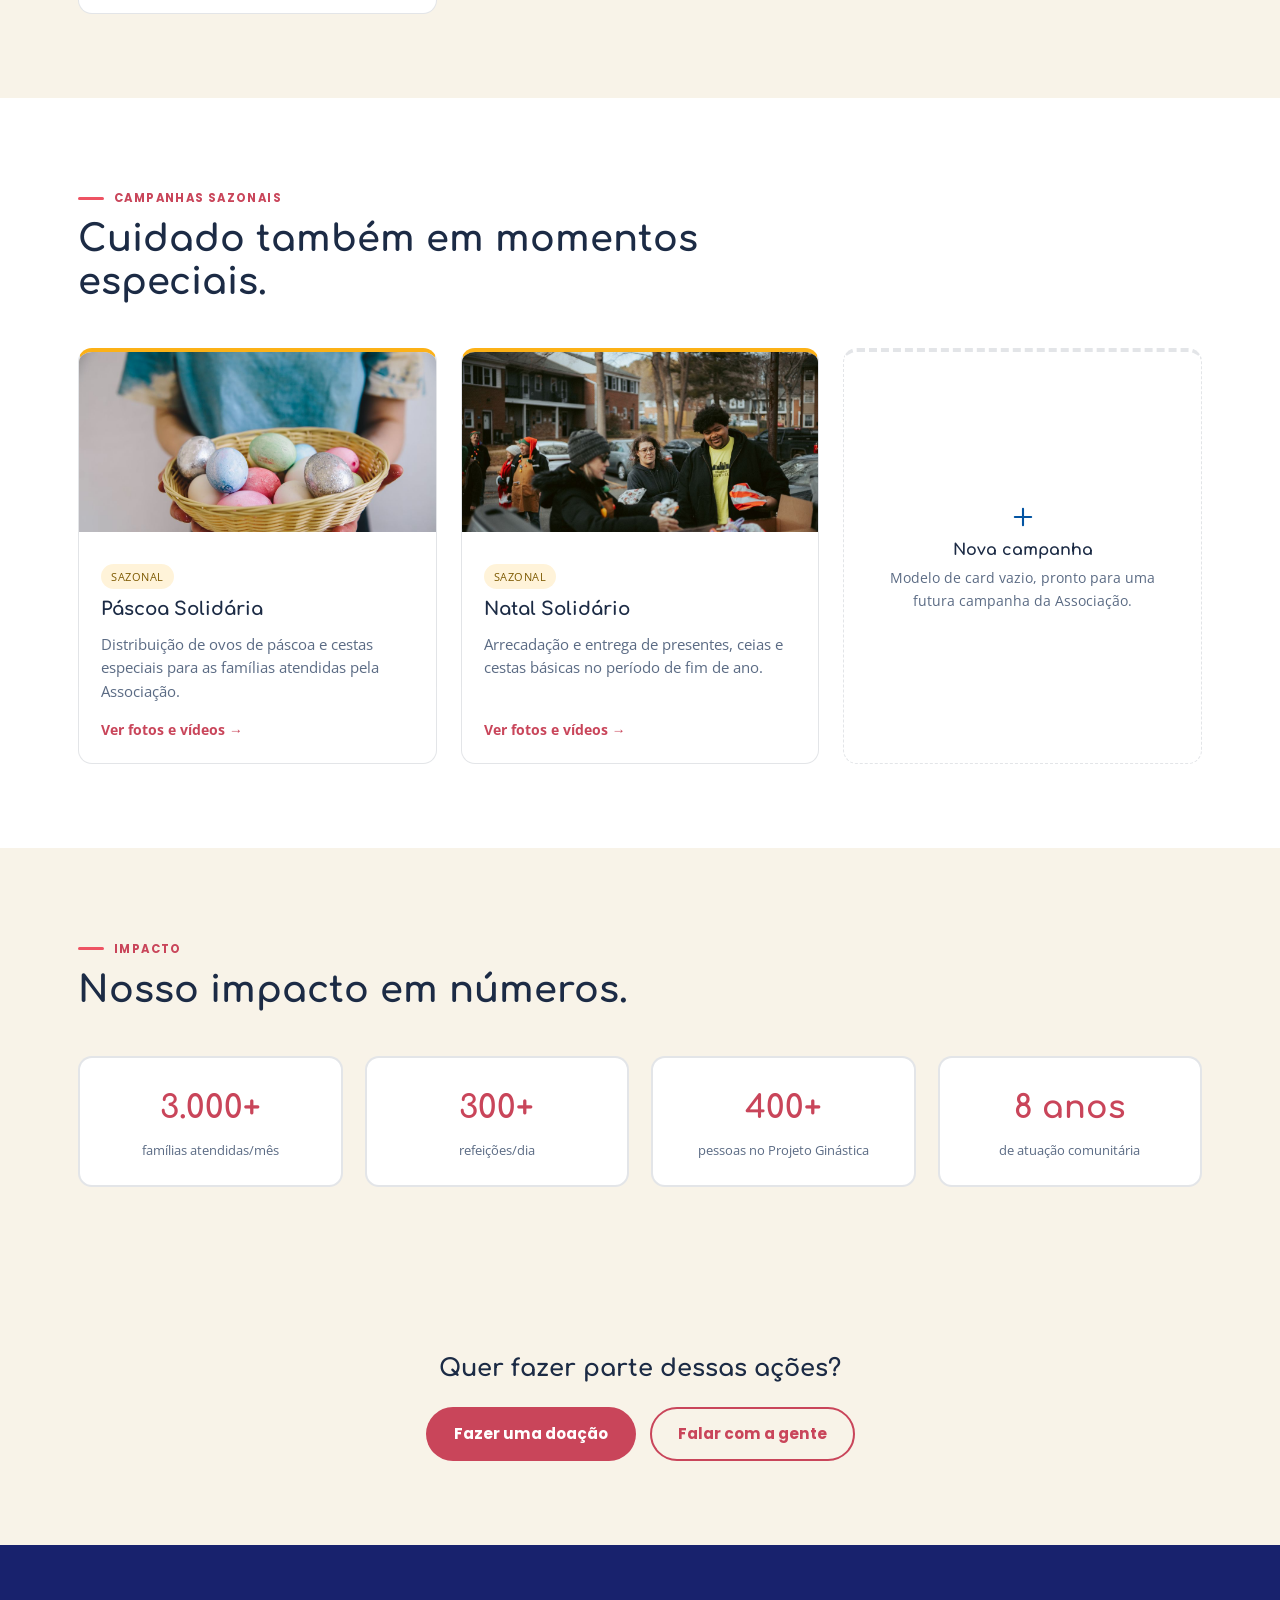
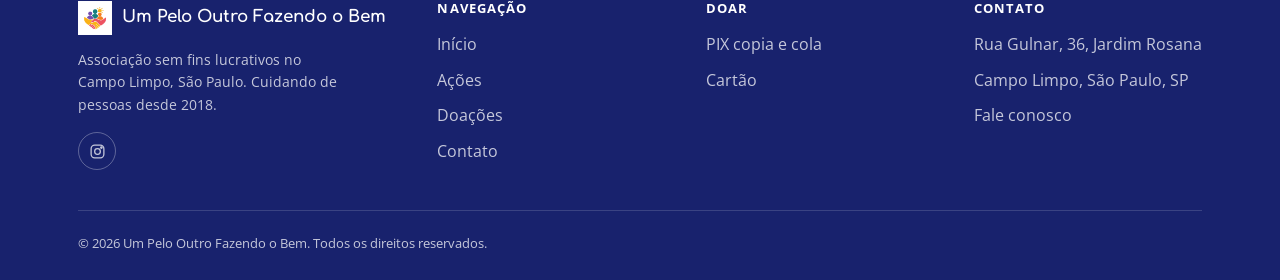
==== commit e6edad05: "Troca icone de contato por balao de conversa, remove garfo-colher da home e corrige orientacao do bl" ====
--- a/acoes.html
+++ b/acoes.html
@@ -55,7 +55,7 @@
 <main id="conteudo">
 
 <section class="page-hero">
-  <img class="blob blob-tr blob-fit" src="assets/img/blob-azul.png" alt="" aria-hidden="true">
+  <img class="blob blob-tr" src="assets/img/blob-azul.png" alt="" aria-hidden="true">
   <img class="blob blob-bl blob-flip" src="assets/img/blob-amarelo.png" alt="" aria-hidden="true">
   <div class="container">
     <span class="hero-icon" aria-hidden="true">🤝</span>
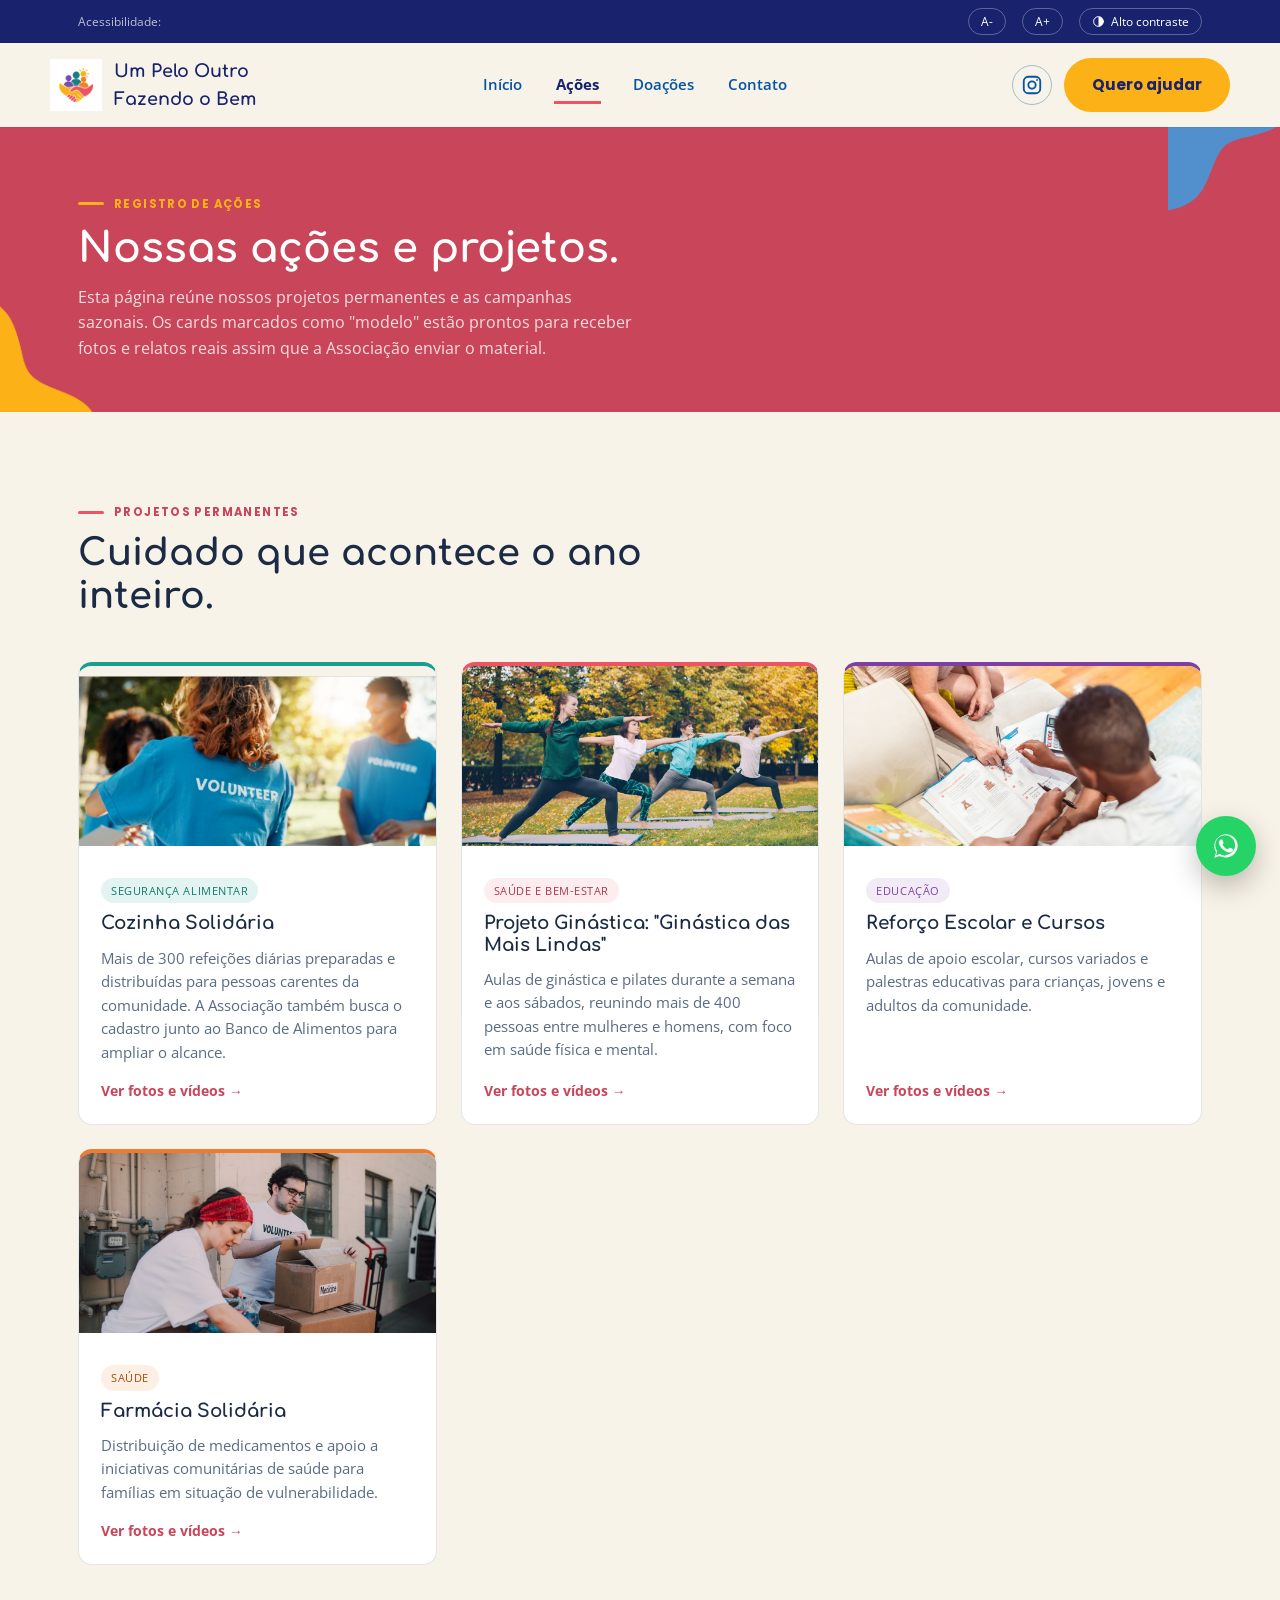
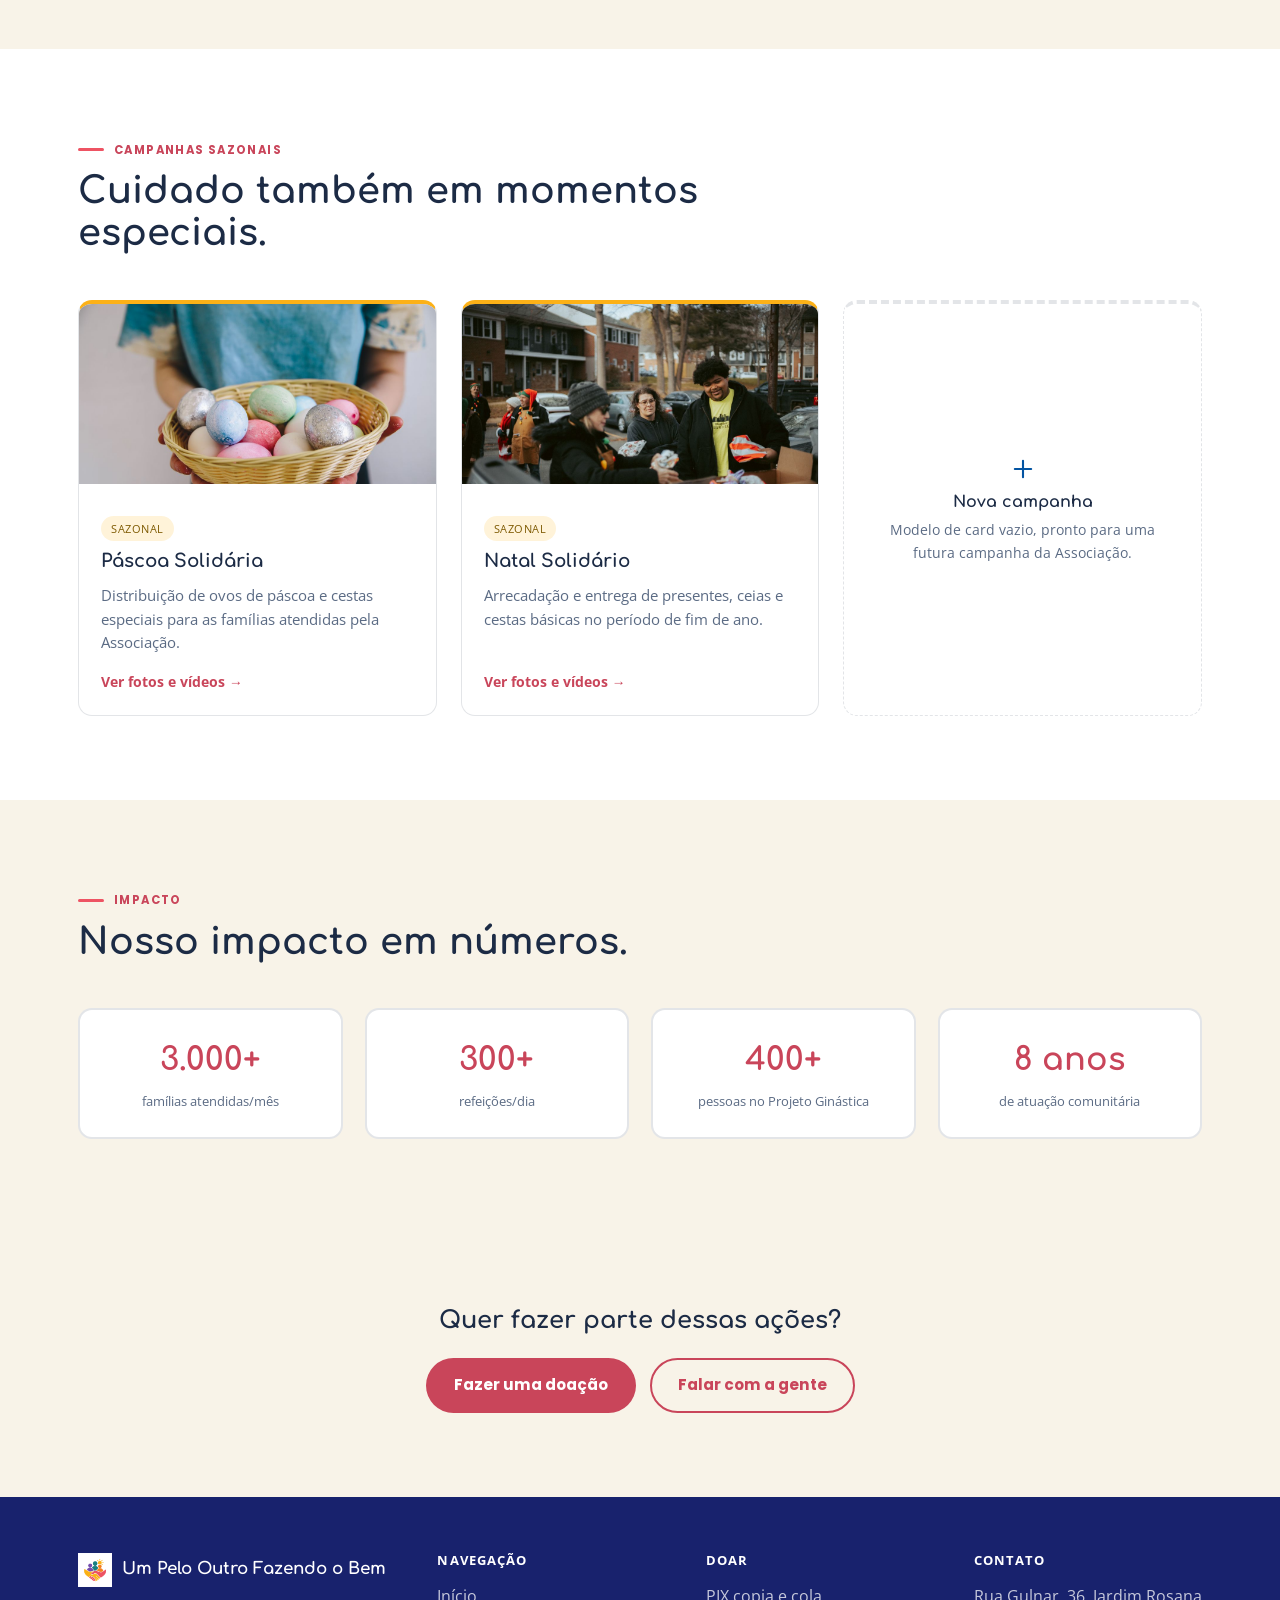
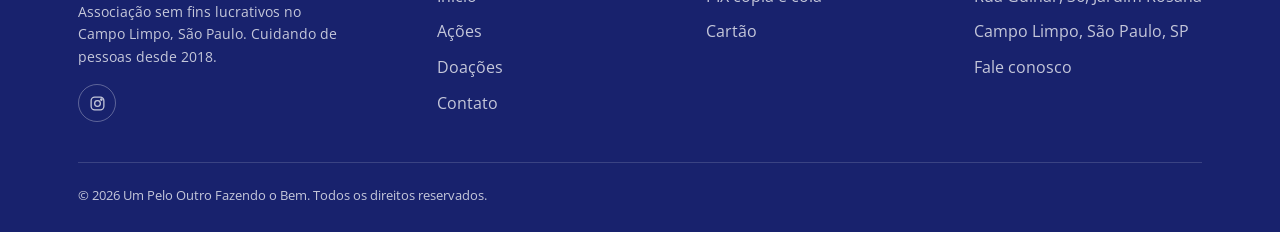
==== commit 416244b9: "Remove emojis dos heros e reescreve modo de alto contraste para esquema consistente" ====
--- a/acoes.html
+++ b/acoes.html
@@ -58,7 +58,6 @@
   <img class="blob blob-tr" src="assets/img/blob-azul.png" alt="" aria-hidden="true">
   <img class="blob blob-bl blob-flip" src="assets/img/blob-amarelo.png" alt="" aria-hidden="true">
   <div class="container">
-    <span class="hero-icon" aria-hidden="true">🤝</span>
     <span class="eyebrow" style="color:var(--gold);">Registro de ações</span>
     <h1>Nossas ações e projetos.</h1>
     <p>Esta página reúne nossos projetos permanentes e as campanhas sazonais. Os cards marcados como "modelo" estão prontos para receber fotos e relatos reais assim que a Associação enviar o material.</p>
--- a/assets/css/style.css
+++ b/assets/css/style.css
@@ -641,22 +641,124 @@
 @media (prefers-reduced-motion: reduce) { .reveal { opacity: 1; transform: none; transition: none; } html { scroll-behavior: auto; } }
 
 /* --- ALTO CONTRASTE --- */
+/* Esquema único e consistente: fundo preto, texto branco,
+   destaques/links em amarelo, bordas brancas. Aplicado ao site
+   inteiro para evitar blocos alternados e texto escuro sobre escuro. */
 body.high-contrast {
-  --surface: #ffffff; --surface-alt: #f2f2f2; --ink-soft: #1a1a1a; --border: rgba(0,0,0,0.4);
-  --coral: #8b0033; --coral-action: #8b0033; --coral-dark: #6a0026; --navy: #000080; --navy-deep: #000033; --gold: #cc9900;
-}
-body.high-contrast { background: #ffffff; }
+  --cream: #000000; --cream-deep: #000000;
+  --white: #000000;
+  --surface: #000000; --surface-alt: #000000;
+  --ink: #ffffff; --ink-soft: #ffffff; --black: #ffffff;
+  --border: #ffffff;
+  --navy: #000000; --navy-deep: #000000;
+  --coral: #ffe600; --coral-action: #ffe600; --coral-dark: #ffe600; --coral-light: #ffe600;
+  --gold: #ffe600; --gold-dark: #ffe600;
+  --teal: #ffe600; --teal-deep: #000000; --purple: #ffe600; --orange: #ffe600;
+  background: #000000 !important;
+  color: #ffffff !important;
+}
+
+/* fundos de blocos -> preto, texto -> branco */
+body.high-contrast,
 body.high-contrast .hero,
 body.high-contrast .spotlight,
 body.high-contrast .page-hero,
-body.high-contrast .site-header { background: #000000 !important; }
+body.high-contrast .site-header,
+body.high-contrast .section-alt,
+body.high-contrast .site-footer,
+body.high-contrast .spotlight-slide,
+body.high-contrast .form-card,
+body.high-contrast .form-card.section-dark,
+body.high-contrast .project-card,
+body.high-contrast .node-card,
+body.high-contrast .faq-item,
+body.high-contrast .pix-box,
+body.high-contrast .pix-qr,
+body.high-contrast .amount-btn,
+body.high-contrast .project-media,
+body.high-contrast .node-icon,
+body.high-contrast .a11y-bar { background: #000000 !important; }
+
+/* todos os textos legíveis em branco */
+body.high-contrast,
+body.high-contrast h1, body.high-contrast h2, body.high-contrast h3,
+body.high-contrast h4, body.high-contrast p, body.high-contrast span,
+body.high-contrast li, body.high-contrast a, body.high-contrast label,
+body.high-contrast summary, body.high-contrast strong, body.high-contrast small,
+body.high-contrast .brand, body.high-contrast .nav-links a,
+body.high-contrast .nav-toggle, body.high-contrast .lead,
+body.high-contrast .spotlight-body h2, body.high-contrast .spotlight-body p,
+body.high-contrast .page-hero h1, body.high-contrast .page-hero p,
+body.high-contrast .node-card p, body.high-contrast .faq-item p,
+body.high-contrast .footer-grid, body.high-contrast .footer-grid a,
+body.high-contrast .pix-key, body.high-contrast .pix-qr-label { color: #ffffff !important; }
+
+/* destaques, acentos e links de ação em amarelo */
+body.high-contrast .eyebrow,
+body.high-contrast .highlight,
+body.high-contrast .accent,
+body.high-contrast .hero h1 em,
+body.high-contrast .node-link,
+body.high-contrast .project-gallery-hint,
+body.high-contrast .footer-grid ul li a:hover,
+body.high-contrast a:hover { color: #ffe600 !important; }
+
+/* bordas brancas em cartões, inputs, divisórias */
+body.high-contrast .project-card,
+body.high-contrast .node-card,
+body.high-contrast .faq-item,
+body.high-contrast .form-card,
+body.high-contrast .amount-btn,
+body.high-contrast input,
+body.high-contrast textarea,
+body.high-contrast select,
+body.high-contrast .site-header,
+body.high-contrast .spotlight-slide {
+  border-color: #ffffff !important;
+  border-width: 2px !important;
+  border-style: solid !important;
+}
+body.high-contrast .project-card { border-top: 4px solid #ffe600 !important; }
+
+/* campos de formulário */
+body.high-contrast input,
+body.high-contrast textarea,
+body.high-contrast select { background: #000000 !important; color: #ffffff !important; }
+body.high-contrast ::placeholder { color: #cccccc !important; }
+
+/* botões: amarelo com texto preto, borda branca */
+body.high-contrast .btn,
+body.high-contrast .btn-primary,
+body.high-contrast .btn-gold,
+body.high-contrast .btn-white,
+body.high-contrast .pix-copy-btn,
+body.high-contrast .amount-btn.selected,
+body.high-contrast .pay-tab.active {
+  background: #ffe600 !important;
+  color: #000000 !important;
+  border: 2px solid #ffffff !important;
+}
+body.high-contrast .pay-tab.active { border-bottom-color: #ffe600 !important; }
+
+/* ícones acompanham o texto */
+body.high-contrast .icon,
+body.high-contrast .node-icon .icon { color: #ffffff !important; stroke: #ffffff !important; }
+
+/* botão flutuante do WhatsApp mantém contraste proprio mas com borda */
+body.high-contrast .whatsapp-float { border: 2px solid #ffffff !important; }
+
+/* esconder decoracoes que nao somam no modo contraste */
 body.high-contrast .blob,
 body.high-contrast .spotlight-doodle { display: none !important; }
-body.high-contrast .nav-links a,
-body.high-contrast .brand,
-body.high-contrast .nav-toggle { color: #ffffff !important; }
-body.high-contrast .btn-primary { background: #000000 !important; color: #ffffff !important; }
-body.high-contrast .project-card { border-top-color: #000000 !important; }
+
+/* foco bem visivel */
+body.high-contrast a:focus-visible,
+body.high-contrast button:focus-visible,
+body.high-contrast input:focus-visible,
+body.high-contrast textarea:focus-visible {
+  outline: 3px solid #ffe600 !important;
+  outline-offset: 2px !important;
+}
 
 /* --- PRINT --- */
 @media print {
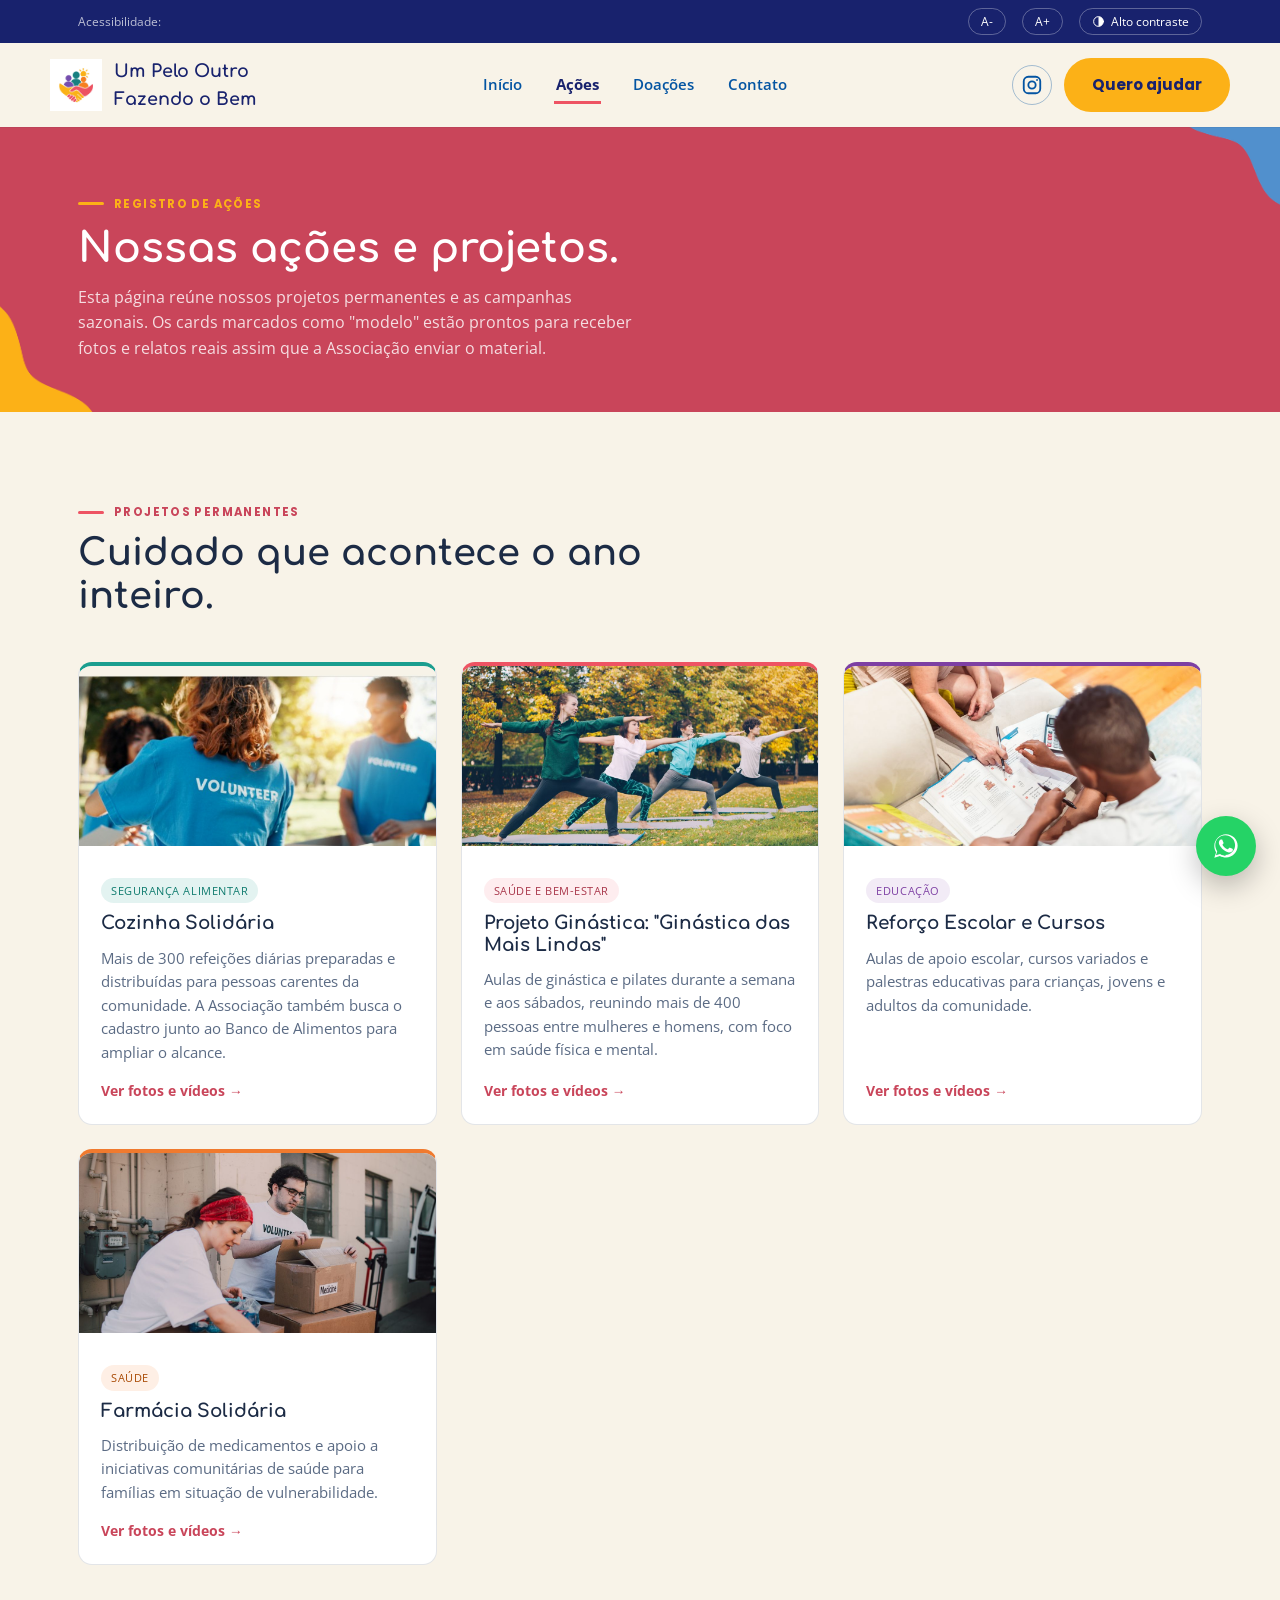
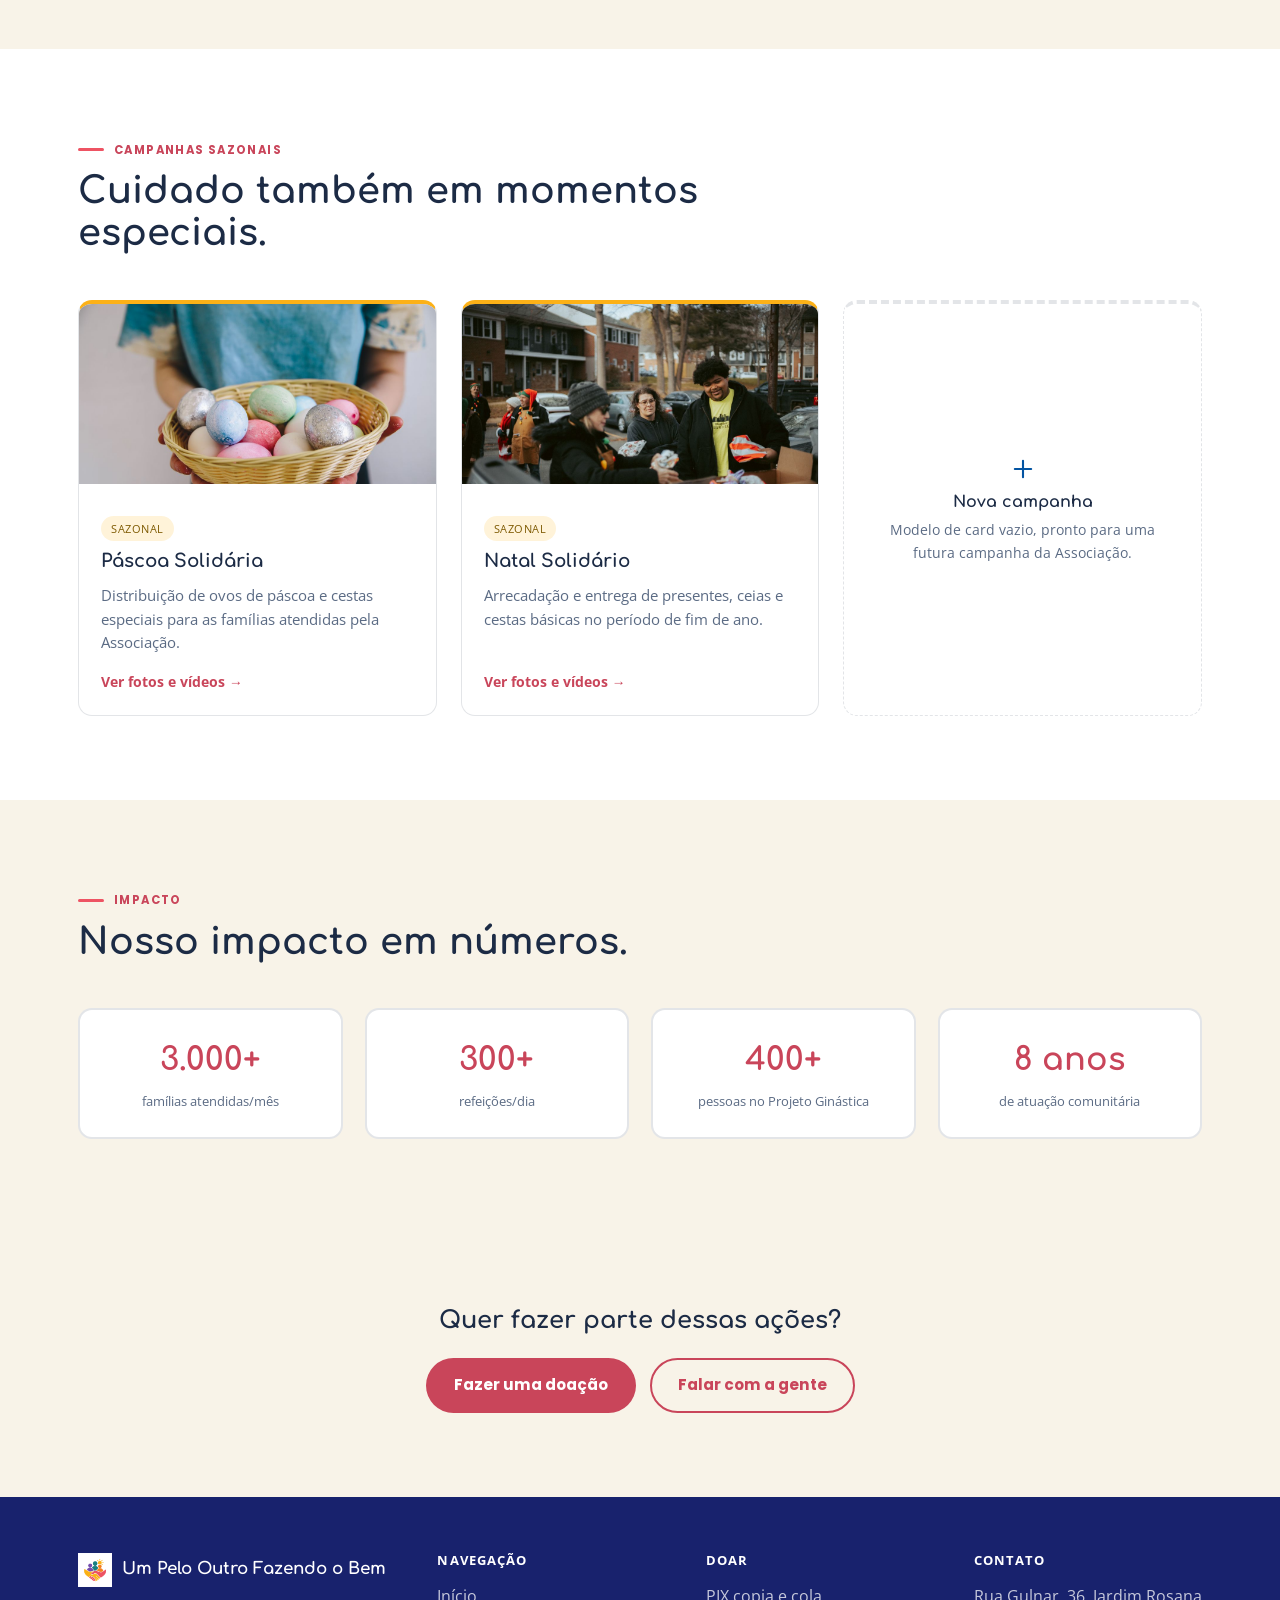
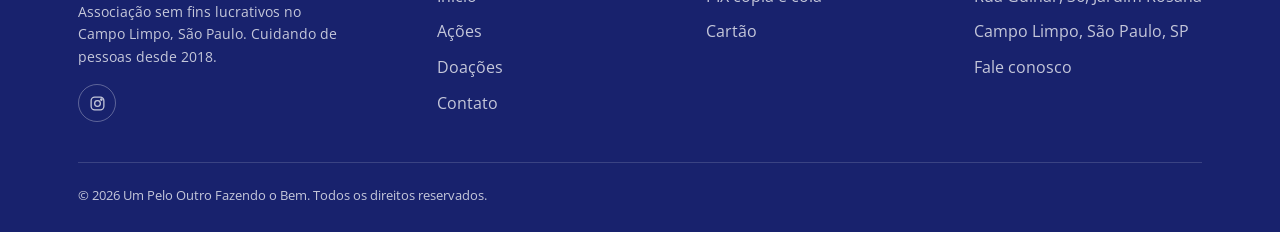
==== commit ea12aa59: "Ajusta blobs da home e adiciona embeds reais do Instagram em Acoes Corrige a orientacao dos blobs ro" ====
--- a/acoes.html
+++ b/acoes.html
@@ -221,6 +221,7 @@
   </div>
 </div>
 
+<script async src="https://www.instagram.com/embed.js"></script>
 <script src="assets/js/main.js"></script>
 </body>
 </html>
--- a/assets/css/style.css
+++ b/assets/css/style.css
@@ -237,20 +237,20 @@
 /* --- formas orgânicas decorativas (elementos de canto) --- */
 .blob { position: absolute; z-index: 0; pointer-events: none; user-select: none; }
 .blob-flip { transform: scaleX(-1); }
-.spotlight .blob-br { bottom: -20px; right: -80px; width: 150px; transform: rotate(-18deg); }
+.spotlight .blob-br { bottom: -20px; right: -45px; width: 150px; transform: rotate(-18deg); }
 .spotlight .blob-bl { bottom: -26px; left: -34px; width: 150px; }
 #quem-somos .blob-bl { bottom: -18px; left: -28px; width: 150px; }
 #quem-somos .blob-br { bottom: -18px; right: -26px; width: 140px; }
-.page-hero .blob-tr { top: -26px; right: -18px; width: 130px; transform: scaleY(-1); }
+.page-hero .blob-tr { top: -26px; right: -18px; width: 130px; transform: scaleX(-1) scaleY(-1); }
 .page-hero .blob-tr.blob-fit { transform: none; }
 .page-hero .blob-bl { bottom: -26px; left: -18px; width: 120px; }
 /* blobs do bloco de impacto (hero) e do mapa de navegação */
 .hero { overflow: hidden; }
-.hero .blob-hero-tl { top: -40px; left: -70px; width: 170px; transform: rotate(12deg); }
-.hero .blob-hero-br { bottom: -60px; right: -70px; width: 200px; transform: rotate(-10deg); }
+.hero .blob-hero-tl { top: -40px; left: -70px; width: 170px; transform: rotate(180deg); }
+.hero .blob-hero-br { bottom: -30px; right: -70px; width: 200px; transform: scaleX(-1); }
 .node-section { position: relative; overflow: hidden; }
-.node-section .blob-node-tr { top: -40px; right: -60px; width: 150px; transform: scaleY(-1) rotate(8deg); }
-.node-section .blob-node-bl { bottom: -50px; left: -60px; width: 170px; transform: rotate(-14deg); }
+.node-section .blob-node-tr { top: -15px; right: -35px; width: 150px; transform: scaleY(-1) rotate(8deg); }
+.node-section .blob-node-bl { bottom: -50px; left: -60px; width: 170px; transform: scaleX(-1) rotate(-14deg); }
 
 /* --- SPOTLIGHT (carrossel) — cartão azul royal bem arredondado sobre fundo creme --- */
 .spotlight {
@@ -588,6 +588,8 @@
   font-size: 0.78rem; text-align: center; padding: 14px;
 }
 .gallery-modal-placeholder-item .icon { width: 26px; height: 26px; color: var(--coral-action); }
+.gallery-modal-embeds { margin-top: 18px; display: flex; flex-direction: column; align-items: center; gap: 18px; }
+.gallery-modal-embeds iframe { max-width: 100%; }
 body.gallery-open { overflow: hidden; }
 @media (max-width: 560px) {
   .gallery-modal-dialog { padding: 36px 24px; }
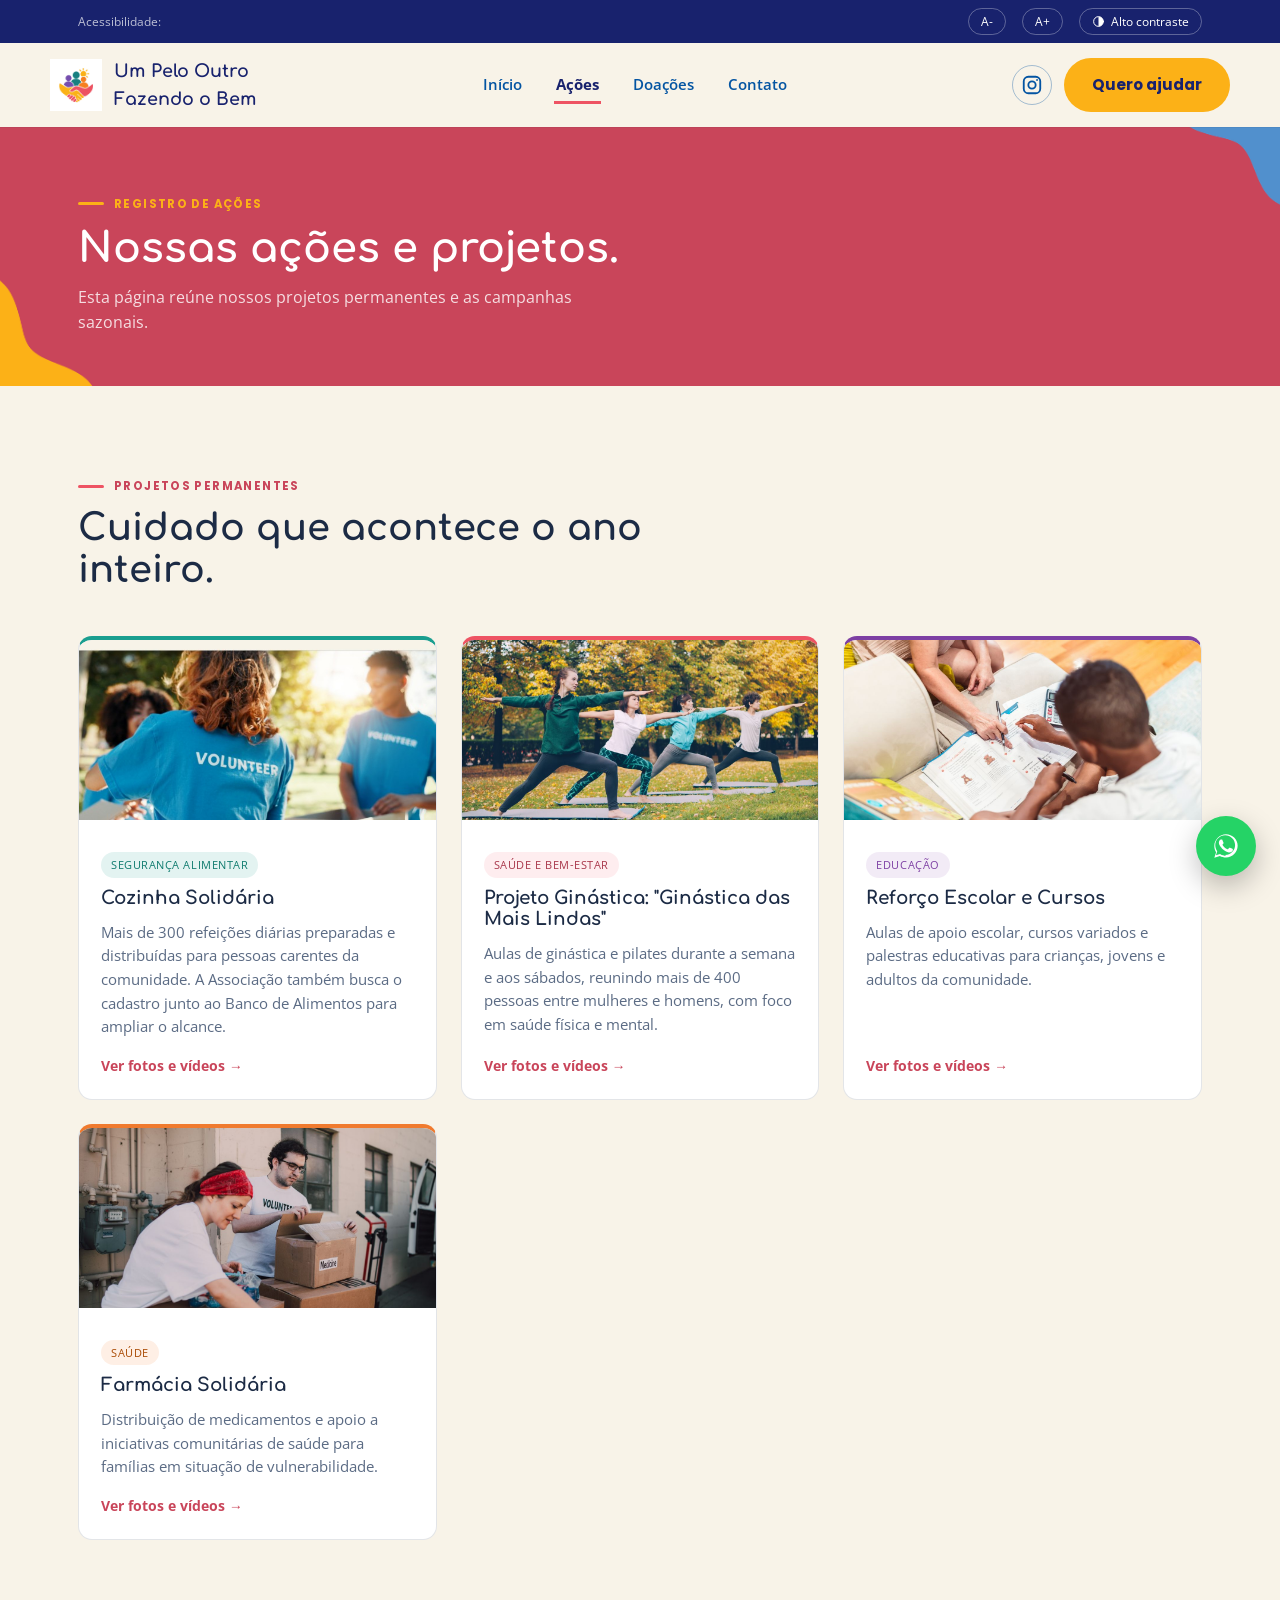
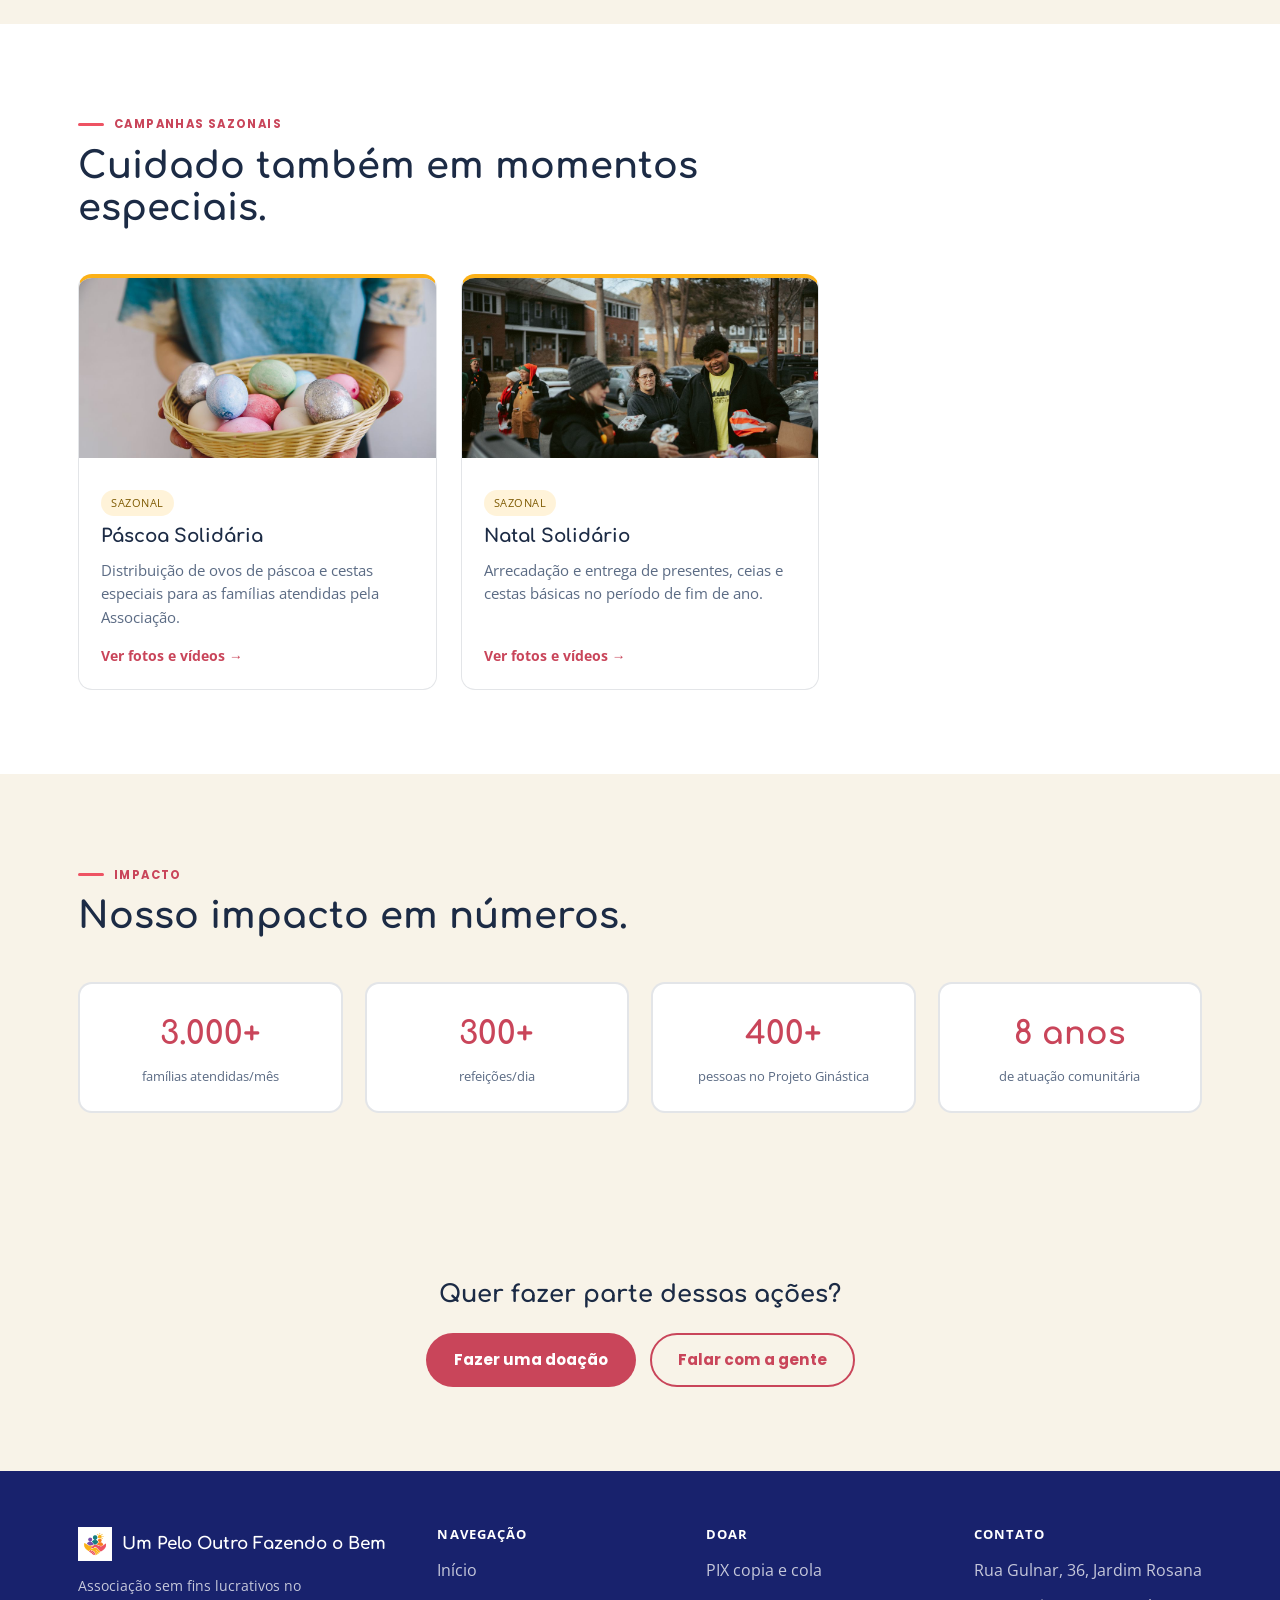
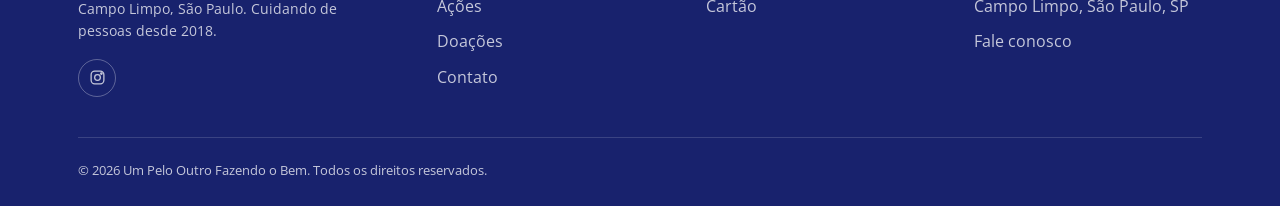
==== commit f352a448: "Remove card modelo vazio de Acoes e embeda o mapa real em Contato Tira o card "Nova campanha" (model" ====
--- a/acoes.html
+++ b/acoes.html
@@ -60,7 +60,7 @@
   <div class="container">
     <span class="eyebrow" style="color:var(--gold);">Registro de ações</span>
     <h1>Nossas ações e projetos.</h1>
-    <p>Esta página reúne nossos projetos permanentes e as campanhas sazonais. Os cards marcados como "modelo" estão prontos para receber fotos e relatos reais assim que a Associação enviar o material.</p>
+    <p>Esta página reúne nossos projetos permanentes e as campanhas sazonais.</p>
   </div>
 </section>
 
@@ -144,14 +144,6 @@
           <h3>Natal Solidário</h3>
           <p>Arrecadação e entrega de presentes, ceias e cestas básicas no período de fim de ano.</p>
           <span class="project-gallery-hint">Ver fotos e vídeos →</span>
-        </div>
-      </div>
-
-      <div class="project-card reveal" style="border-style:dashed; align-items:center; justify-content:center; text-align:center; padding:22px; background:transparent;">
-        <div style="padding:30px 10px;">
-          <div style="margin-bottom:10px; display:flex; justify-content:center;"><svg class="icon" viewBox="0 0 24 24" style="width:28px; height:28px; color:var(--baltic);"><path d="M12 5v14M5 12h14"/></svg></div>
-          <h3 style="font-size:1rem;">Nova campanha</h3>
-          <p style="color:var(--ink-soft); font-size:0.88rem; margin-top:8px;">Modelo de card vazio, pronto para uma futura campanha da Associação.</p>
         </div>
       </div>
     </div>
